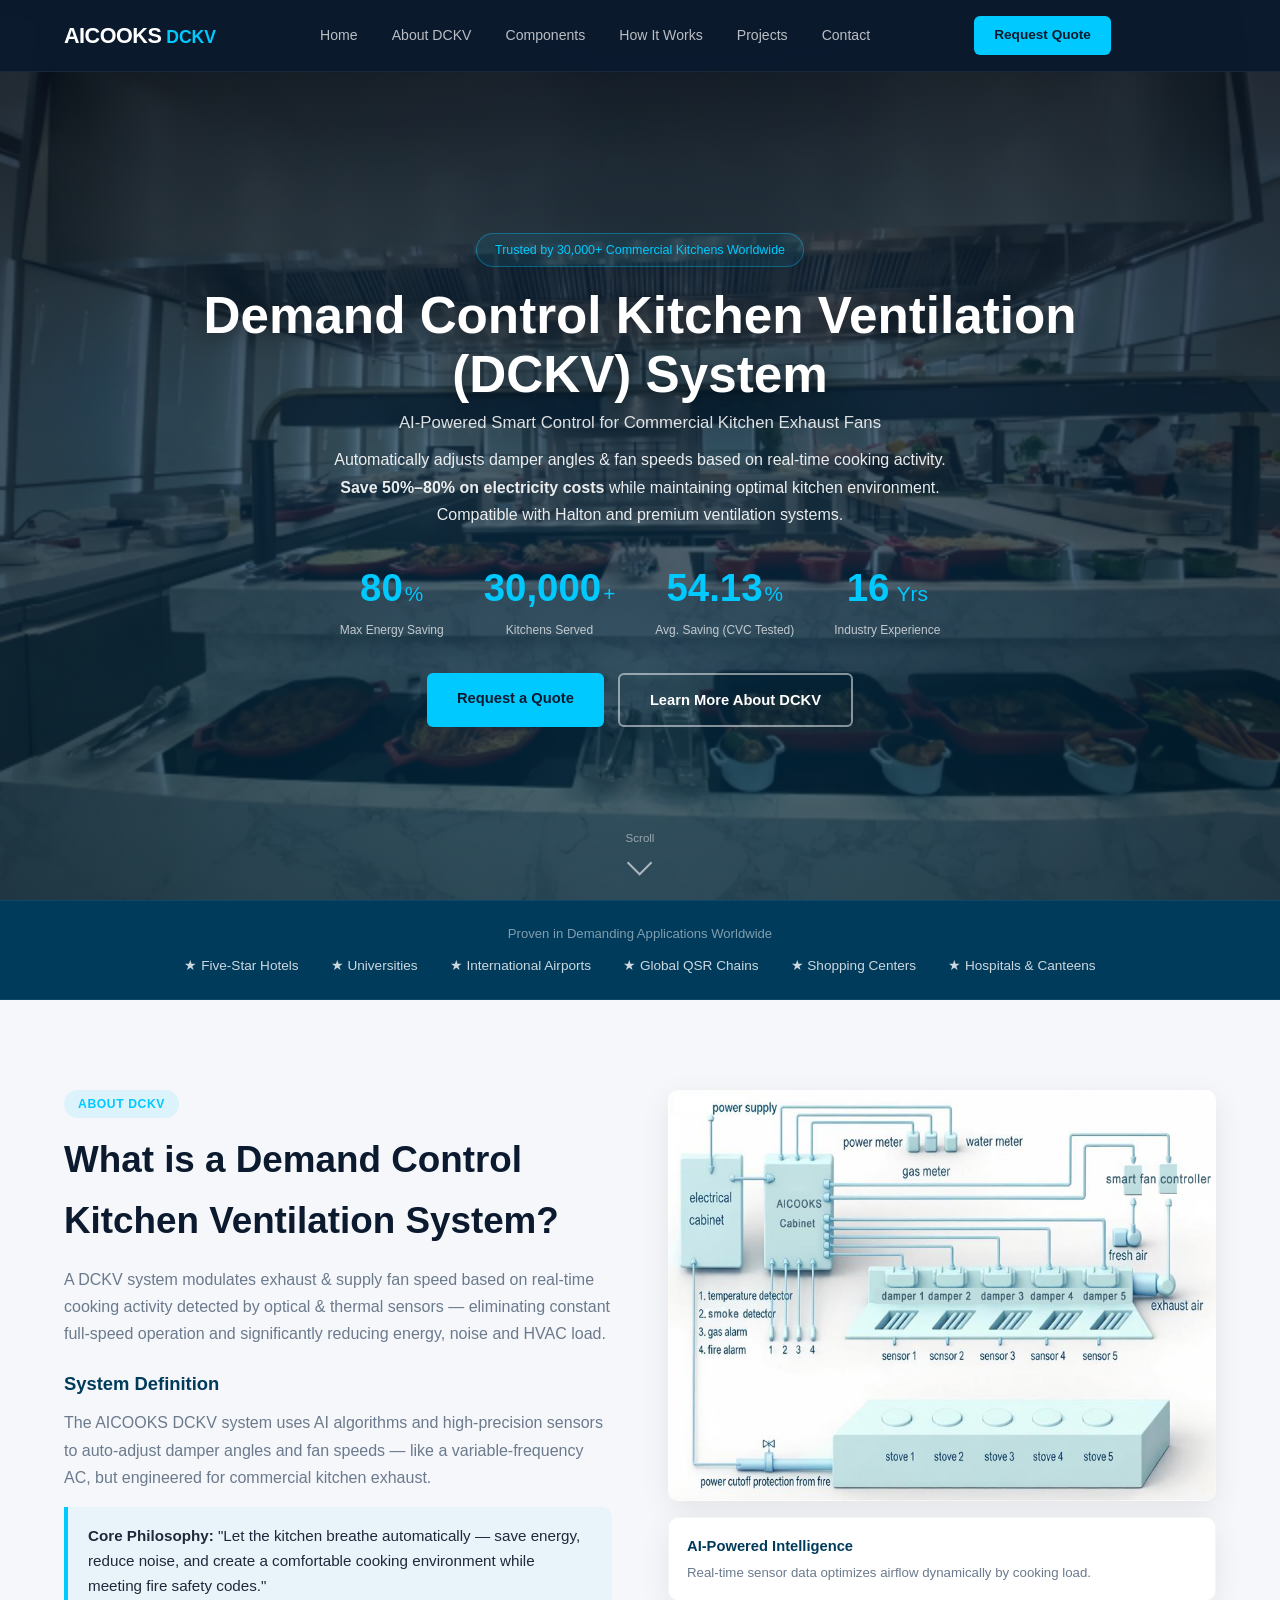
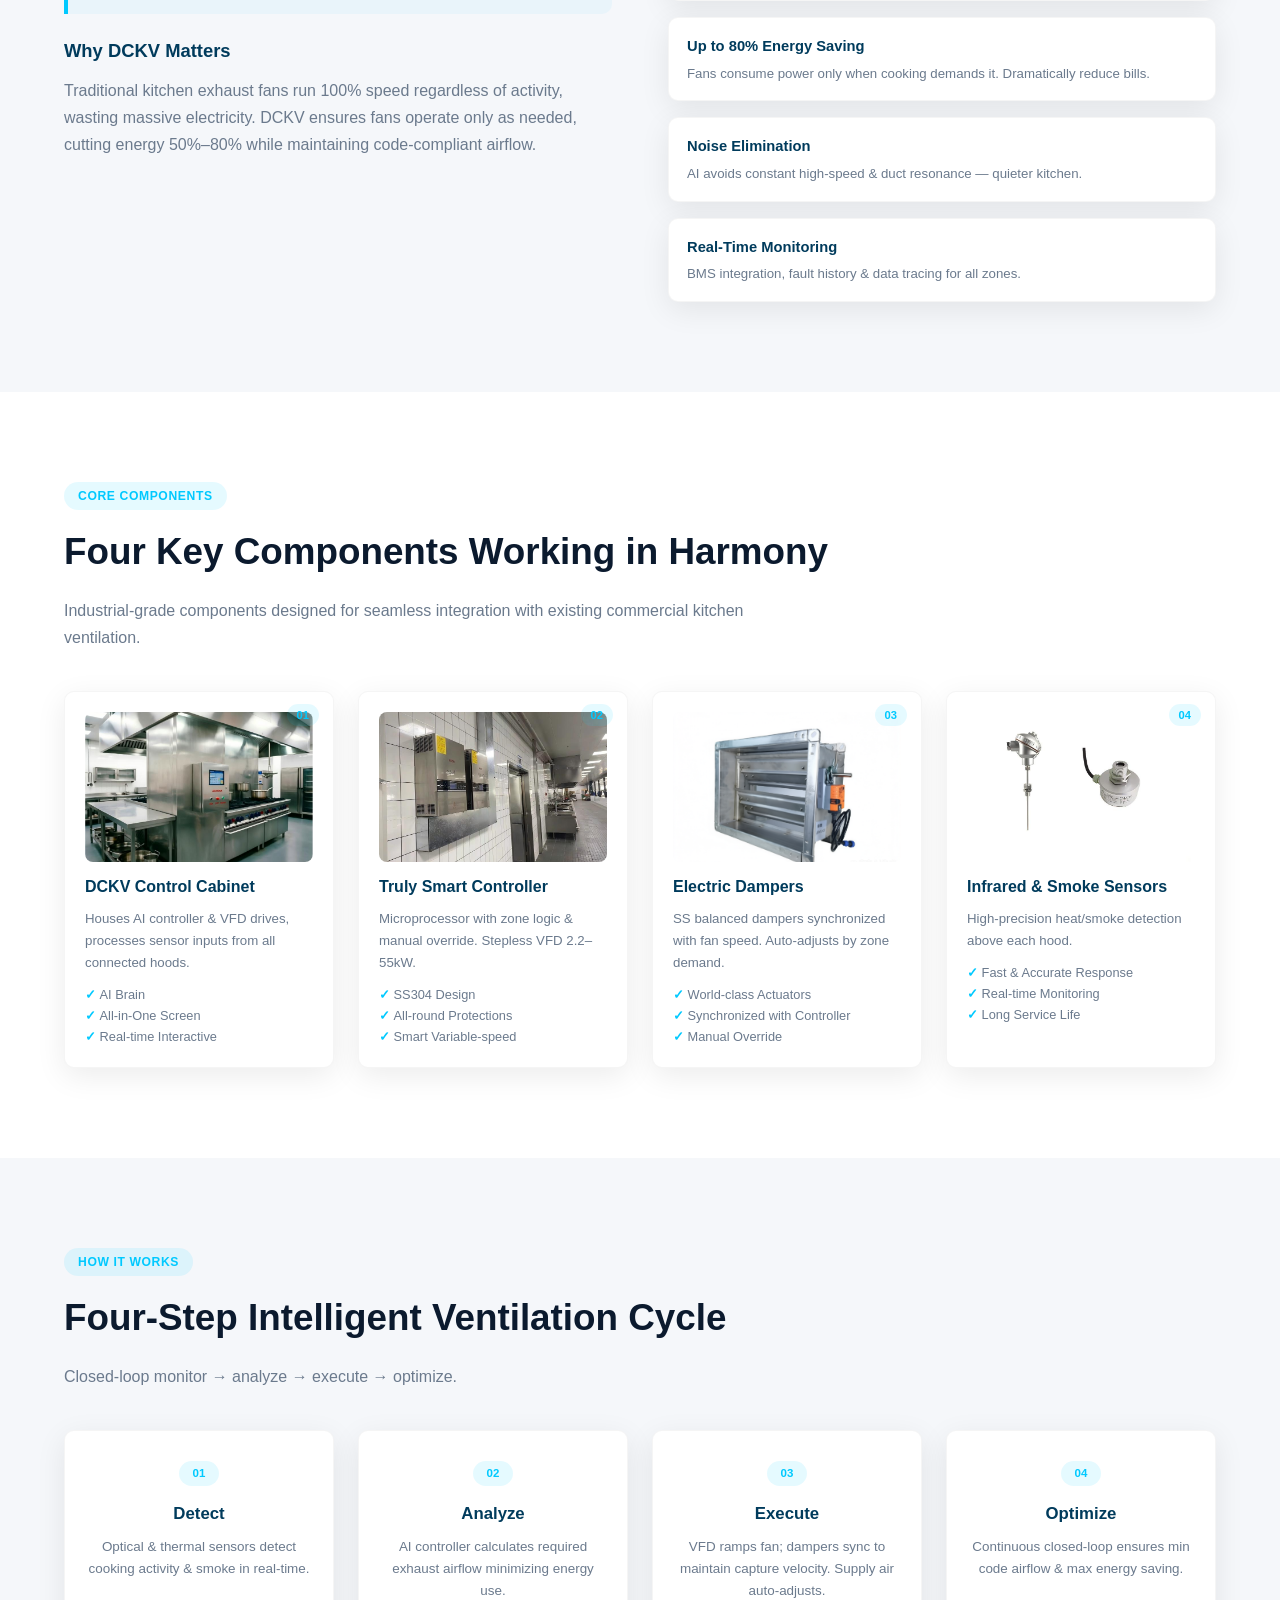
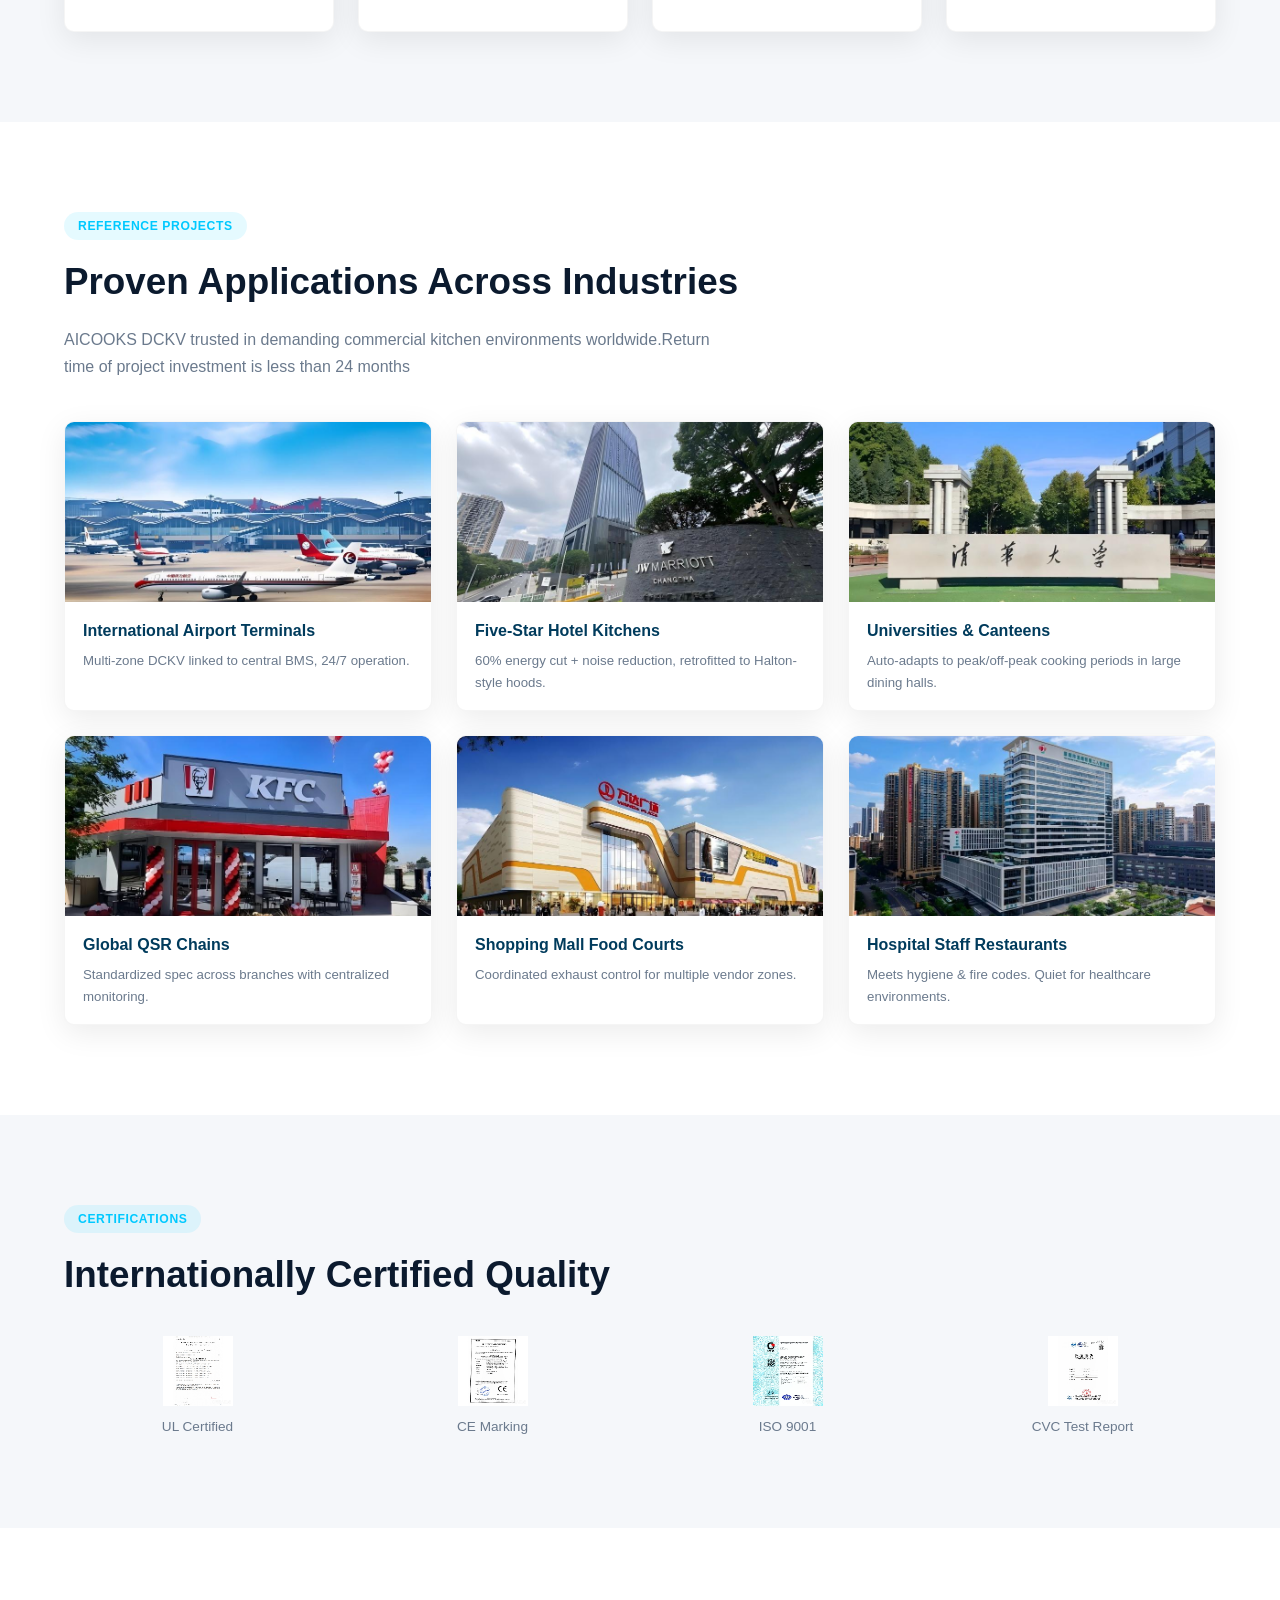
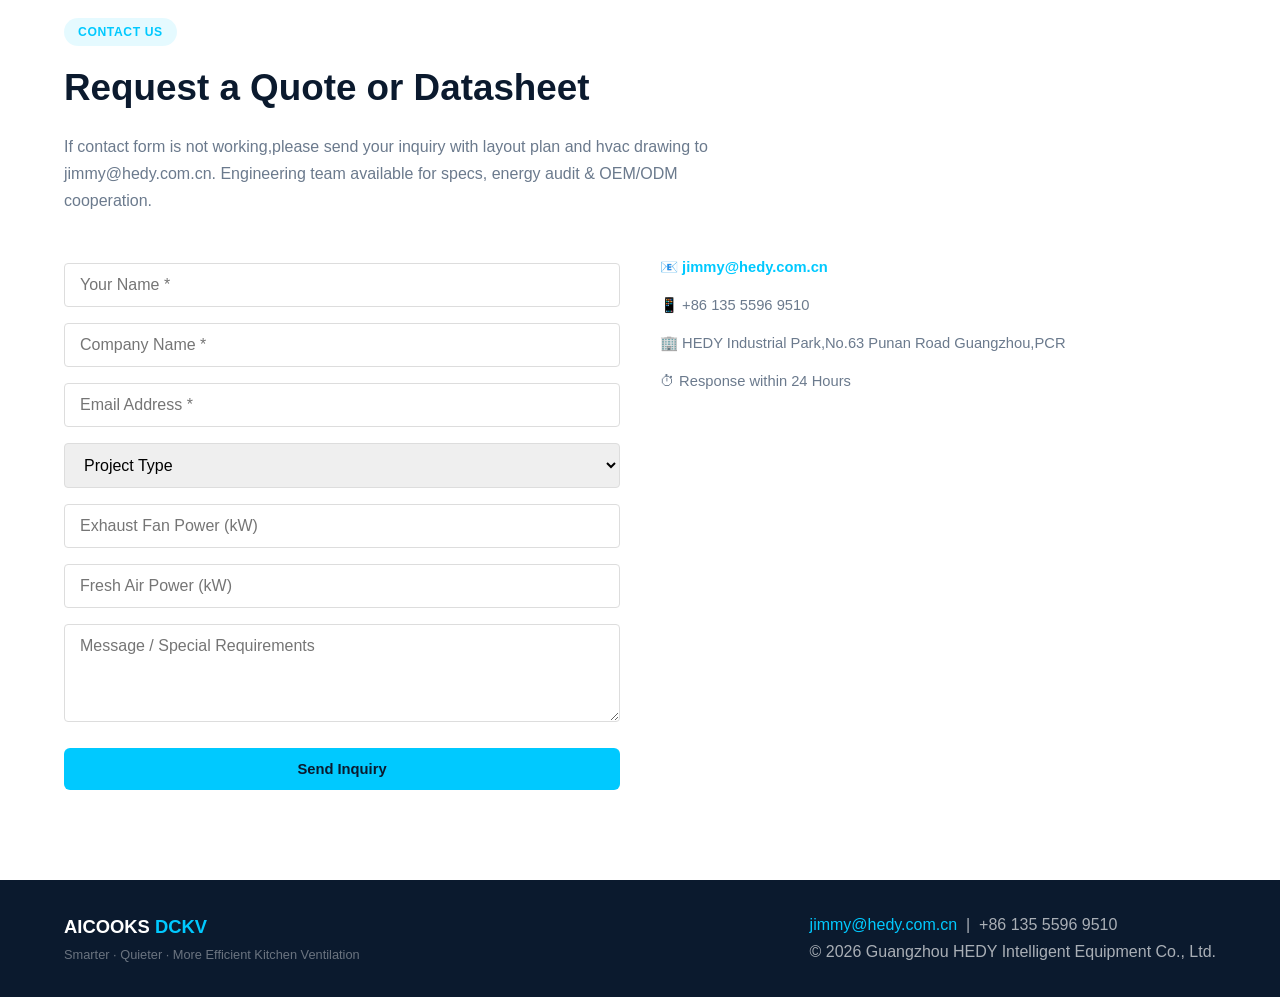
==== index.html @ 3d51d07b "Remove Google Translate banner handling script Removed script to hide Google Translate banner and re" ====
<!DOCTYPE html>
<html lang="en">
<head>
<meta charset="UTF-8">
<meta name="viewport" content="width=device-width, initial-scale=1.0">
<title>AICOOKS DCKV | Demand Control Kitchen Ventilation System – Up to 80% Energy Saving</title>
<meta name="description" content="AICOOKS DCKV – Demand Control Kitchen Ventilation System for commercial kitchens. Save 50–80% energy with AI-powered VFD control, sensors & dampers. Compatible with Halton systems. UL & CE Certified.">
<meta name="keywords" content="DCKV system, demand control kitchen ventilation, commercial kitchen exhaust VFD, Halton compatible DCKV, energy saving kitchen hood, kitchen exhaust controller China manufacturer">
<link rel="canonical" href="https://aicooks-dckv.com/">
<meta property="og:title" content="AICOOKS DCKV – Demand Control Kitchen Ventilation System">
<meta property="og:description" content="Smart DCKV & VFD panels for commercial kitchen exhaust. Save up to 80% energy. Compatible with Halton systems.Return of Investment less than 24 months">
<meta property="og:type" content="website">
<meta property="og:url" content="https://aicooks-dckv.com/">
<meta property="og:image" content="https://aicooks-dckv.com/images/hero-bg.png">
<link rel="stylesheet" href="styles.css">
</head>
<body>

<!-- Navbar -->
<nav class="navbar" id="navbar">
  <div class="container nav-inner">
    <a href="#home" class="logo">
      <span class="logo-brand">AICOOKS</span><span class="logo-dckv"> DCKV</span>
    </a>
    <ul class="nav-links" id="navLinks">
      <li><a href="#home" class="nav-link active">Home</a></li>
      <li><a href="#about" class="nav-link">About DCKV</a></li>
      <li><a href="#components" class="nav-link">Components</a></li>
      <li><a href="#how" class="nav-link">How It Works</a></li>
      <li><a href="#projects" class="nav-link">Projects</a></li>
      <li><a href="#contact" class="nav-link">Contact</a></li>
   </ul>
<a href="" class="btn-nav">Request Quote</a >
<div id="google_translate_element" style="display:inline-block; margin-left:15px;"></div>
    <button class="hamburger" id="hamburger" aria-label="Menu"><span></span><span></span><span></span></button>
  </div>
</nav>

<!-- Hero -->
<section class="hero has-bg" id="home">
  <div class="hero-overlay"></div>
  <div class="container hero-inner">
    <div class="hero-badge">Trusted by 30,000+ Commercial Kitchens Worldwide</div>
    <h1 class="hero-title">
    Demand Control Kitchen Ventilation (DCKV) System
    <span class="hero-sub">AI-Powered Smart Control for Commercial Kitchen Exhaust Fans</span>
</h1>
    <p class="hero-desc">
      Automatically adjusts damper angles & fan speeds based on real-time cooking activity.<br>
      <strong>Save 50%–80% on electricity costs</strong> while maintaining optimal kitchen environment.<br>
      Compatible with Halton and premium ventilation systems.
    </p>
    <div class="hero-stats">
      <div class="stat"><span class="stat-num" data-target="80">0</span><span class="stat-unit">%</span><span class="stat-label">Max Energy Saving</span></div>
      <div class="stat"><span class="stat-num" data-target="30000">0</span><span class="stat-unit">+</span><span class="stat-label">Kitchens Served</span></div>
      <div class="stat"><span class="stat-num" data-target="54.13">0</span><span class="stat-unit">%</span><span class="stat-label">Avg. Saving (CVC Tested)</span></div>
      <div class="stat"><span class="stat-num" data-target="16">0</span><span class="stat-unit"> Yrs</span><span class="stat-label">Industry Experience</span></div>
    </div>
    <div class="hero-btns">
      <a href="#contact" class="btn btn-primary">Request a Quote</a>
      <a href="#about" class="btn btn-outline">Learn More About DCKV</a>
    </div>
  </div>
  <div class="scroll-hint"><span>Scroll</span><div class="scroll-arrow"></div></div>
</section>

<!-- Trust Bar -->
<section class="trust-bar">
  <div class="container">
    <p class="trust-heading">Proven in Demanding Applications Worldwide</p>
    <div class="trust-row">
      <span>★ Five-Star Hotels</span>
      <span>★ Universities</span>
      <span>★ International Airports</span>
      <span>★ Global QSR Chains</span>
      <span>★ Shopping Centers</span>
      <span>★ Hospitals & Canteens</span>
    </div>
  </div>
</section>

<!-- About DCKV -->
<section class="section" id="about">
  <div class="container about-grid">
    <div class="about-text">
      <span class="tag">About DCKV</span>
      <h2 class="section-title">What is a Demand Control Kitchen Ventilation System?</h2>
      <p class="section-desc">
        A DCKV system modulates exhaust & supply fan speed based on real-time cooking activity detected by optical & thermal sensors — eliminating constant full-speed operation and significantly reducing energy, noise and HVAC load.
      </p>
      <h3>System Definition</h3>
      <p>The AICOOKS DCKV system uses AI algorithms and high-precision sensors to auto-adjust damper angles and fan speeds — like a variable-frequency AC, but engineered for commercial kitchen exhaust.</p>
      <div class="highlight-box">
        <strong>Core Philosophy:</strong> "Let the kitchen breathe automatically — save energy, reduce noise, and create a comfortable cooking environment while meeting fire safety codes."
      </div>
      <h3>Why DCKV Matters</h3>
      <p>Traditional kitchen exhaust fans run 100% speed regardless of activity, wasting massive electricity. DCKV ensures fans operate only as needed, cutting energy 50%–80% while maintaining code-compliant airflow.</p>
    </div>
    <div class="about-side">
      <img src="images/system diagram.jpg" alt="DCKV system diagram showing airflow and sensor placement" class="about-img">
      <div class="mini-card"><h4>AI-Powered Intelligence</h4><p>Real-time sensor data optimizes airflow dynamically by cooking load.</p></div>
      <div class="mini-card"><h4>Up to 80% Energy Saving</h4><p>Fans consume power only when cooking demands it. Dramatically reduce bills.</p></div>
      <div class="mini-card"><h4>Noise Elimination</h4><p>AI avoids constant high-speed & duct resonance — quieter kitchen.</p></div>
      <div class="mini-card"><h4>Real-Time Monitoring</h4><p>BMS integration, fault history & data tracing for all zones.</p></div>
    </div>
  </div>
</section>

<!-- Components (4 in a row) -->
<section class="section section-alt" id="components">
  <div class="container">
    <span class="tag">Core Components</span>
    <h2 class="section-title">Four Key Components Working in Harmony</h2>
    <p class="section-desc">Industrial-grade components designed for seamless integration with existing commercial kitchen ventilation.</p>
    <div class="comp-grid">
      <div class="comp-card fade">
        <span class="comp-no">01</span>
        <img src="images/aicooks cabinet.jpg" alt="DCKV Control Cabinet with VFD drives" class="comp-img">
        <h3>DCKV Control Cabinet</h3>
        <p>Houses AI controller & VFD drives, processes sensor inputs from all connected hoods.</p>
        <ul><li>AI Brain</li><li>All-in-One Screen</li><li>Real-time Interactive</li></ul>
      </div>
      <div class="comp-card fade">
        <span class="comp-no">02</span>
        <img src="images/controller.jpg" alt="Truly Smart Controller" class="comp-img">
        <h3>Truly Smart Controller</h3>
        <p>Microprocessor with zone logic & manual override. Stepless VFD 2.2–55kW.</p>
        <ul><li>SS304 Design</li><li>All-round Protections</li><li>Smart Variable-speed</li></ul>
      </div>
      <div class="comp-card fade">
        <span class="comp-no">03</span>
        <img src="images/damper.png" alt="Electric modulating damper" class="comp-img">
        <h3>Electric Dampers</h3>
        <p>SS balanced dampers synchronized with fan speed. Auto-adjusts by zone demand.</p>
        <ul><li>World-class Actuators</li><li>Synchronized with Controller</li><li>Manual Override</li></ul>
      </div>
      <div class="comp-card fade">
        <span class="comp-no">04</span>
        <img src="images/sensor.jpg" alt="Infrared & smoke sensors for DCKV" class="comp-img">
        <h3>Infrared & Smoke Sensors</h3>
        <p>High-precision heat/smoke detection above each hood.</p>
        <ul><li>Fast & Accurate Response</li><li>Real-time Monitoring</li><li>Long Service Life</li></ul>
      </div>
    </div>
  </div>
</section>

<!-- How It Works -->
<section class="section" id="how">
  <div class="container">
    <span class="tag">How It Works</span>
    <h2 class="section-title">Four-Step Intelligent Ventilation Cycle</h2>
    <p class="section-desc">Closed-loop monitor → analyze → execute → optimize.</p>
    <div class="step-grid">
      <div class="step-card fade"><div class="step-no">01</div><h3>Detect</h3><p>Optical & thermal sensors detect cooking activity & smoke in real-time.</p></div>
      <div class="step-card fade"><div class="step-no">02</div><h3>Analyze</h3><p>AI controller calculates required exhaust airflow minimizing energy use.</p></div>
      <div class="step-card fade"><div class="step-no">03</div><h3>Execute</h3><p>VFD ramps fan; dampers sync to maintain capture velocity. Supply air auto-adjusts.</p></div>
      <div class="step-card fade"><div class="step-no">04</div><h3>Optimize</h3><p>Continuous closed-loop ensures min code airflow & max energy saving.</p></div>
    </div>
  </div>
</section>

<!-- Projects (3×2 = 6) -->
<section class="section section-alt" id="projects">
  <div class="container">
    <span class="tag">Reference Projects</span>
    <h2 class="section-title">Proven Applications Across Industries</h2>
    <p class="section-desc">AICOOKS DCKV trusted in demanding commercial kitchen environments worldwide.Return time of project investment is less than 24 months</p>
    <div class="proj-grid">
      <div class="proj-card fade"><img src="images/case-airport.jpg" alt="Airport DCKV" class="proj-img"><div class="proj-body"><h3>International Airport Terminals</h3><p>Multi-zone DCKV linked to central BMS, 24/7 operation.</p></div></div>
      <div class="proj-card fade"><img src="images/case-hotel.jpg" alt="Hotel DCKV" class="proj-img"><div class="proj-body"><h3>Five-Star Hotel Kitchens</h3><p>60% energy cut + noise reduction, retrofitted to Halton-style hoods.</p></div></div>
      <div class="proj-card fade"><img src="images/case-university.jpg" alt="University DCKV" class="proj-img"><div class="proj-body"><h3>Universities & Canteens</h3><p>Auto-adapts to peak/off-peak cooking periods in large dining halls.</p></div></div>
      <div class="proj-card fade"><img src="images/case-qsr.jpg" alt="QSR DCKV" class="proj-img"><div class="proj-body"><h3>Global QSR Chains</h3><p>Standardized spec across branches with centralized monitoring.</p></div></div>
      <div class="proj-card fade"><img src="images/case-mall.jpg" alt="Mall Foodcourt DCKV" class="proj-img"><div class="proj-body"><h3>Shopping Mall Food Courts</h3><p>Coordinated exhaust control for multiple vendor zones.</p></div></div>
      <div class="proj-card fade"><img src="images/case-hospital.jpg" alt="Hospital DCKV" class="proj-img"><div class="proj-body"><h3>Hospital Staff Restaurants</h3><p>Meets hygiene & fire codes. Quiet for healthcare environments.</p></div></div>
    </div>
  </div>
</section>

<!-- Certifications -->
<section class="section">
  <div class="container">
    <span class="tag">Certifications</span>
    <h2 class="section-title">Internationally Certified Quality</h2>
    <div class="cert-grid">
      <div class="cert-item fade"><img src="images/certificate ul.png" alt="UL" class="cert-img"><p>UL Certified</p></div>
      <div class="cert-item fade"><img src="images/certificate ce.png" alt="CE" class="cert-img"><p>CE Marking</p></div>
      <div class="cert-item fade"><img src="images/certificate iso9001.png" alt="ISO 9001" class="cert-img"><p>ISO 9001</p></div>
      <div class="cert-item fade"><img src="images/certificate cvc.png" alt="CVC Test Report" class="cert-img"><p>CVC Test Report</p></div>
    </div>
  </div>
</section>

<!-- Contact -->
<section class="section section-alt" id="contact">
  <div class="container">
    <span class="tag">Contact Us</span>
    <h2 class="section-title">Request a Quote or Datasheet</h2>
    <p class="section-desc">If contact form is not working,please send your inquiry with layout plan and hvac drawing to jimmy@hedy.com.cn. Engineering team available for specs, energy audit & OEM/ODM cooperation.</p >

    <!-- 左右两栏布局：表单 + 联系信息，自动并排 -->
    <div class="contact-wrap" style="display: grid; grid-template-columns: 1fr 1fr; gap: 40px; align-items: start;">
      <!-- 左侧表单 -->
      <div>
        <form id="contactForm" action="https://api.web3forms.com/submit" method="POST">
          <input type="hidden" name="access_key" value="5befd1ff-9cb9-48b8-8c54-34ddc913381e">
          <input type="hidden" name="subject" value="New Inquiry from AICOOKS Website">
          <input type="hidden" name="botcheck" style="display: none;">

          <!-- 统一字体、尺寸，全部输入框样式完全统一 -->
          <input type="text" name="name" placeholder="Your Name *" required style="width:100%; padding:12px 15px; margin:8px 0; border:1px solid #ddd; border-radius:4px; box-sizing:border-box; font-family:inherit; font-size:16px;">
          <input type="text" name="company" placeholder="Company Name *" required style="width:100%; padding:12px 15px; margin:8px 0; border:1px solid #ddd; border-radius:4px; box-sizing:border-box; font-family:inherit; font-size:16px;">
          <input type="email" name="email" placeholder="Email Address *" required style="width:100%; padding:12px 15px; margin:8px 0; border:1px solid #ddd; border-radius:4px; box-sizing:border-box; font-family:inherit; font-size:16px;">
          
          <select name="projectType" required style="width:100%; padding:12px 15px; margin:8px 0; border:1px solid #ddd; border-radius:4px; box-sizing:border-box; font-family:inherit; font-size:16px;">
            <option value="">Project Type</option>
            <option>New Build</option>
            <option>Retrofit</option>
            <option>Distributor</option>
            <option>OEM/ODM</option>
          </select>

          <input type="text" name="exhaustPower" placeholder="Exhaust Fan Power (kW)" style="width:100%; padding:12px 15px; margin:8px 0; border:1px solid #ddd; border-radius:4px; box-sizing:border-box; font-family:inherit; font-size:16px;">
          <input type="text" name="freshPower" placeholder="Fresh Air Power (kW)" style="width:100%; padding:12px 15px; margin:8px 0; border:1px solid #ddd; border-radius:4px; box-sizing:border-box; font-family:inherit; font-size:16px;">
          
          <!-- 文本域继承全局字体，和其他输入框完全一致 -->
          <textarea name="message" placeholder="Message / Special Requirements" rows="4" style="width:100%; padding:12px 15px; margin:8px 0; border:1px solid #ddd; border-radius:4px; box-sizing:border-box; font-family:inherit; font-size:16px;"></textarea>

          <button class="btn btn-primary" type="submit" style="width:100%; padding:13px; margin-top:10px;">Send Inquiry</button>
        </form>

        <script>
          const form = document.getElementById("contactForm");
          form.addEventListener("submit", async function (e) {
            e.preventDefault();
            const formData = new FormData(form);
            const res = await fetch(form.action, {
              method: form.method,
              body: formData
            });
            const result = await res.json();
            if (result.success) {
              alert("Message sent successfully!");
              form.reset();
            } else {
              alert("Failed to send, please try again later");
            }
          });
        </script>
      </div>

      <!-- 右侧联系信息（和表单并排） -->
      <div class="contact-info">
        <p>📧 <a href=" ">jimmy@hedy.com.cn</a ></p >
        <p>📱 +86 135 5596 9510</p >
        <p>🏢 HEDY Industrial Park,No.63 Punan Road Guangzhou,PCR</p >
        <p>⏱ Response within 24 Hours</p >
      </div>
    </div>
  </div>
</section>

<!-- Footer -->
<footer>
  <div class="container footer-inner">
    <div>
      <p class="footer-brand"><strong>AICOOKS <span style="color:#00C9FF">DCKV</span></strong></p>
      <p class="footer-sub">Smarter · Quieter · More Efficient Kitchen Ventilation</p>
    </div>
    <div>
      <p><a href="mailto:jimmy@hedy.com.cn">jimmy@hedy.com.cn</a> &nbsp;|&nbsp; +86 135 5596 9510</p>
      <p>&copy; 2026 Guangzhou HEDY Intelligent Equipment Co., Ltd.</p>
    </div>
  </div>
</footer>
<script type="text/javascript">
/* Counter Animation */
const obs=new IntersectionObserver(entries=>{
entries.forEach(e=>{
  if(e.isIntersecting){
    document.querySelectorAll('.stat-num[data-target]').forEach(el=>{
      const t=+el.dataset.target,n=Math.ceil(t/60);
      let c=0;
      const i=setInterval(()=>{c+=n;if(c>t){el.textContent=t.toLocaleString();clearInterval(i)}else el.textContent=c;},22);
    });
    obs.unobserve(e.target)
  }
})
},{threshold:.4});
obs.observe(document.querySelector('.hero'));

/* Hamburger */
document.getElementById('hamburger').onclick=()=>document.getElementById('navLinks').classList.toggle('open');

/* Active nav on scroll */
const secs=document.querySelectorAll('section[id].nav');
window.addEventListener('scroll',()=>{
  let cur='';
  secs.forEach(s=>{if(window.scrollY>=s.offsetTop-120)cur=s.id;});
  document.querySelectorAll('.nav-link').forEach(a=>a.classList.toggle('active',a.getAttribute('href')=='#'+cur));
});

/* Fade-in 图片淡入逻辑 */
const fObs=new IntersectionObserver(entries=>entries.forEach(e=>{if(e.isIntersecting)e.target.classList.add('visible')}),{threshold:.12});
document.querySelectorAll('.fade').forEach(el=>fObs.observe(el));
</script>
  
<!-- 谷歌翻译页面全部渲染完成之后 -->
<!-- 你原本的翻译初始化脚本，不动 -->
<script type="text/javascript">
function googleTranslateElementInit() {
  try {
    new google.translate.TranslateElement({
      pageLanguage: 'en',
      includedLanguages: 'zh-CN,ar,en,es,fr,de,ru,pt,it,id,th,vi,ms,tl,lo,km,my',
      layout: google.translate.TranslateElement.InlineLayout.SIMPLE,
      autoDisplay: true,
      showBanner: false // 记得加上这个参数，源头关闭横幅
    }, 'google_translate_element');
  } catch (err)
    setTimeout(googleTranslateElementInit, 800);
  }
}
</script>
<script src="https://translate.google.com/translate_a/element.js?cb=googleTranslateElementInit"></script>
---- styles.css ----
/* ===== Vars ===== */
:root{
  --blue:#003B5C;--accent:#00C9FF;--dark:#0B1A2E;--light:#F5F7FA;
  --gray:#6B7A8D;--white:#fff;--radius:10px;--shadow:0 8px 30px rgba(0,0,0,.08);
  --trans:.3s ease;
}
*{margin:0;padding:0;box-sizing:border-box}
html{scroll-behavior:smooth;scroll-padding-top:72px}
body{font-family:'Segoe UI',Roboto,'Helvetica Neue',Arial,sans-serif;color:#1E293B;background:var(--light);line-height:1.65}
img{max-width:100%;display:block}
a{color:var(--accent);text-decoration:none;transition:var(--trans)}
.container{max-width:1200px;margin:auto;padding:0 24px}

/* === Navbar === */
.navbar{position:fixed;top:0;left:0;width:100%;background:rgba(11,26,46,.95);backdrop-filter:blur(10px);z-index:999;height:72px;border-bottom:1px solid rgba(255,255,255,.06)}
.nav-inner{display:flex;align-items:center;justify-content:space-between;height:100%}
.logo-brand{color:var(--white);font-weight:800;font-size:1.35rem;letter-spacing:-.5px}
.logo-dckv{color:var(--accent);font-weight:600;font-size:1.1rem}
.nav-links{display:flex;gap:6px;list-style:none}
.nav-link{padding:8px 14px;color:rgba(255,255,255,.72);font-size:.88rem;border-radius:6px;transition:var(--trans)}
.nav-link:hover,.nav-link.active{color:var(--white);background:rgba(0,201,255,.12)}
.btn-nav{background:var(--accent);color:var(--dark);padding:8px 20px;border-radius:6px;font-weight:600;font-size:.85rem;transition:var(--trans)}
.btn-nav:hover{background:#00b4e6;transform:translateY(-1px)}
.hamburger{display:none;flex-direction:column;gap:5px;background:none;border:none;cursor:pointer}
.hamburger span{width:22px;height:2px;background:var(--white);border-radius:2px}

/* === Hero === */
.hero{min-height:100vh;display:flex;align-items:center;justify-content:center;text-align:center;color:var(--white);position:relative;overflow:hidden}
.hero.has-bg{background:linear-gradient(rgba(11,26,46,.78),rgba(0,59,92,.65)),url('images/hero-bg.png') center/cover no-repeat}
.hero-overlay{position:absolute;inset:0;background:radial-gradient(ellipse at center,transparent 30%,rgba(0,0,0,.35))}
.hero-inner{position:relative;z-index:2;padding:140px 24px 80px;max-width:960px}
.hero-badge{display:inline-block;padding:6px 18px;border:1px solid rgba(0,201,255,.35);border-radius:50px;font-size:.78rem;color:var(--accent);margin-bottom:20px;background:rgba(0,201,255,.08)}
.hero-title{font-size:clamp(2rem,5vw,3.2rem);font-weight:800;line-height:1.15;margin-bottom:14px;text-shadow:0 2px 20px rgba(0,0,0,.5)}
.hero-sub{display:block;font-size:1.05rem;font-weight:400;opacity:.85;margin-top:8px} 
.hero-desc{font-size:1rem;opacity:.9;max-width:700px;margin:0 auto 28px;line-height:1.7}
.hero-stats{display:flex;justify-content:center;gap:40px;flex-wrap:wrap;margin-bottom:32px}
.stat{text-align:center}
.stat-num{font-size:2.4rem;font-weight:800;color:var(--accent)}
.stat-unit{font-size:1.3rem;color:var(--accent);margin-left:2px}
.stat-label{display:block;font-size:.75rem;opacity:.7;margin-top:2px}
.hero-btns{display:flex;justify-content:center;gap:14px;flex-wrap:wrap}
.btn{padding:13px 30px;border-radius:6px;font-weight:600;font-size:.92rem;cursor:pointer;border:none;transition:var(--trans);display:inline-block}
.btn-primary{background:var(--accent);color:var(--dark)}
.btn-primary:hover{background:#00b4e6;transform:translateY(-2px);box-shadow:0 6px 24px rgba(0,201,255,.35)}
.btn-outline{background:transparent;color:var(--white);border:2px solid rgba(255,255,255,.5)}
.btn-outline:hover{background:rgba(255,255,255,.08);border-color:var(--white)}
.scroll-hint{position:absolute;bottom:28px;left:50%;transform:translateX(-50%);color:rgba(255,255,255,.5);font-size:.72rem;z-index:2}
.scroll-arrow{width:18px;height:18px;margin:6px auto 0;border-right:2px solid rgba(255,255,255,.6);border-bottom:2px solid rgba(255,255,255,.6);transform:rotate(45deg);animation:bounce 2s infinite}
@keyframes bounce{0%,100%{transform:rotate(45deg) translate(0,0);opacity:.5}50%{transform:rotate(45deg) translate(4px,4px);opacity:1}}

/* === Trust Bar === */
.trust-bar{background:var(--blue);padding:22px 0;border-top:1px solid rgba(255,255,255,.06);border-bottom:1px solid rgba(255,255,255,.06)}
.trust-heading{color:rgba(255,255,255,.5);font-size:.82rem;text-align:center;margin-bottom:10px}
.trust-row{display:flex;justify-content:center;gap:32px;flex-wrap:wrap;color:rgba(255,255,255,.8);font-size:.85rem;font-weight:500}

/* === Sections === */
.section{padding:90px 0}
.section-alt{background:var(--white)}
.tag{display:inline-block;padding:4px 14px;background:rgba(0,201,255,.1);color:var(--accent);font-size:.76rem;font-weight:700;border-radius:50px;margin-bottom:12px;text-transform:uppercase;letter-spacing:.6px}
.section-title{font-size:clamp(1.6rem,3vw,2.3rem);font-weight:800;color:var(--dark);margin-bottom:14px}
.section-desc{max-width:680px;color:var(--gray);font-size:1rem;margin-bottom:40px;line-height:1.7}

/* === About === */
.about-grid{display:grid;grid-template-columns:1fr 1fr;gap:56px;align-items:start}
.about-text h3{font-size:1.15rem;font-weight:700;color:var(--blue);margin:22px 0 10px}
.about-text p{color:var(--gray);margin-bottom:14px;line-height:1.7}
.highlight-box{border-left:4px solid var(--accent);background:rgba(0,201,255,.05);padding:16px 20px;border-radius:0 var(--radius) var(--radius) 0;margin:16px 0;font-size:.95rem}
.about-side{display:grid;gap:16px}
.about-img{border-radius:var(--radius);box-shadow:var(--shadow)}
.mini-card{background:var(--white);padding:16px 18px;border-radius:var(--radius);box-shadow:var(--shadow);border:1px solid rgba(0,0,0,.04)}
.mini-card h4{font-size:.92rem;font-weight:700;color:var(--blue);margin-bottom:4px}
.mini-card p{font-size:.83rem;color:var(--gray)}

/* === Components (4 in row) === */
.comp-grid{display:grid;grid-template-columns:repeat(4,1fr);gap:24px}
.comp-card{background:var(--white);border-radius:var(--radius);padding:20px;box-shadow:var(--shadow);position:relative;overflow:hidden;transition:var(--trans);border:1px solid rgba(0,0,0,.04)}
.comp-card:hover{transform:translateY(-6px);box-shadow:0 16px 40px rgba(0,201,255,.12)}
.comp-no{position:absolute;top:12px;right:14px;font-size:.7rem;font-weight:700;color:var(--accent);background:rgba(0,201,255,.1);padding:2px 10px;border-radius:50px}
.comp-img{width:100%;height:150px;object-fit:cover;border-radius:8px;margin-bottom:12px}
.comp-card h3{font-size:1rem;font-weight:700;color:var(--blue);margin-bottom:8px}
.comp-card p{font-size:.83rem;color:var(--gray);margin-bottom:10px}
.comp-card ul{list-style:none;font-size:.8rem;color:var(--gray)}
.comp-card ul li::before{content:"✓ ";color:var(--accent);font-weight:700}

/* === Steps (4 in row) === */
.step-grid{display:grid;grid-template-columns:repeat(4,1fr);gap:24px}
.step-card{background:var(--white);padding:28px 20px;border-radius:var(--radius);box-shadow:var(--shadow);text-align:center;transition:var(--trans);border:1px solid rgba(0,0,0,.04)}
.step-card:hover{transform:translateY(-5px);box-shadow:0 12px 36px rgba(0,201,255,.1)}
.step-no{display:inline-block;font-size:.72rem;font-weight:700;color:var(--accent);background:rgba(0,201,255,.1);padding:3px 14px;border-radius:50px;margin-bottom:14px}
.step-card h3{font-size:1.05rem;font-weight:700;color:var(--blue);margin-bottom:8px}
.step-card p{font-size:.84rem;color:var(--gray)}

/* === Projects (3×2) === */
.proj-grid{display:grid;grid-template-columns:repeat(3,1fr);gap:24px}
.proj-card{background:var(--white);border-radius:var(--radius);overflow:hidden;box-shadow:var(--shadow);transition:var(--trans);border:1px solid rgba(0,0,0,.04)}
.proj-card:hover{transform:translateY(-6px);box-shadow:0 14px 40px rgba(0,201,255,.1)}
.proj-img{width:100%;height:180px;object-fit:cover}
.proj-body{padding:16px 18px}
.proj-body h3{font-size:1rem;font-weight:700;color:var(--blue);margin-bottom:6px}
.proj-body p{font-size:.83rem;color:var(--gray)}

/* === Certifications === */
.cert-grid{display:grid;grid-template-columns:repeat(4,1fr);gap:28px;margin-top:30px}
.cert-item{text-align:center}
.cert-img{height:70px;object-fit:contain;margin:0 auto 10px}
.cert-item p{font-size:.85rem;color:var(--gray);font-weight:500}

/* === Contact === */
.contact-wrap{display:grid;grid-template-columns:1.3fr .7fr;gap:40px;margin-top:30px}
.contact-form{background:var(--white);padding:32px;border-radius:var(--radius);box-shadow:var(--shadow);display:grid;gap:14px}
.contact-form input,.contact-form select,.contact-form textarea{width:100%;padding:12px 16px;border:1px solid #DDE3EB;border-radius:8px;font-size:.9rem;font-family:inherit;transition:var(--trans)}
.contact-form input:focus,.contact-form textarea:focus,.contact-form select:focus{outline:none;border-color:var(--accent);box-shadow:0 0 0 3px rgba(0,201,255,.12)}
.contact-form textarea{resize:vertical;min-height:100px}
.contact-info{color:var(--gray);font-size:.92rem;display:flex;flex-direction:column;gap:14px}
.contact-info a{color:var(--accent);font-weight:600}
.form-msg{font-size:.85rem;color:#10b981}

/* === Footer === */
footer{background:var(--dark);color:rgba(255,255,255,.65);padding:32px 0}
.footer-inner{display:flex;justify-content:space-between;align-items:center;flex-wrap:wrap;gap:12px}
.footer-brand{font-size:1.15rem;color:var(--white)}
.footer-sub{font-size:.8rem;opacity:.6;margin-top:2px}

/* === Fade-in === */
.fade{opacity:0;transform:translateY(24px);transition:opacity .6s ease,transform .6s ease}
.fade.visible{opacity:1;transform:translateY(0)}

/* === Responsive === */
@media(max-width:1024px){
  .comp-grid{grid-template-columns:repeat(2,1fr)}
  .step-grid{grid-template-columns:repeat(2,1fr)}
  .proj-grid{grid-template-columns:repeat(2,1fr)}
  .about-grid{grid-template-columns:1fr}
}
@media(max-width:768px){
  .nav-links{position:fixed;top:72px;left:0;width:100%;background:rgba(11,26,46,.97);flex-direction:column;padding:20px 24px;display:none;gap:8px}
  .nav-links.open{display:flex}
  .hamburger{display:flex}
  .btn-nav{display:none}
  .comp-grid,.step-grid{grid-template-columns:1fr}
  .proj-grid{grid-template-columns:1fr}
  .cert-grid{grid-template-columns:repeat(2,1fr)}
  .contact-wrap{grid-template-columns:1fr}
  .hero-stats{gap:20px}
  .section{padding:60px 0}
}
/* 外层容器与Request Quote按钮垂直居中 */
#google_translate_element {
  display: inline-flex !important;
  align-items: center !important;
  vertical-align: middle !important;
  line-height: 1;
}

/* 清除所有白色边框、背景、阴影 */
.goog-te-gadget-simple {
  background: transparent !important;
  border: 0 !important;
  padding: 0 !important;
  margin: 0 !important;
  box-shadow: none !important;
}

/* 内部横向布局，图标+三角同行居中，缝隙极小 */
.goog-te-gadget-simple .goog-te-menu-value {
  display: inline-flex !important;
  flex-direction: row !important;
  align-items: center !important;
  gap: 2px !important;
  padding: 0 !important;
}

/* Google图标垂直对齐，消除上浮 */
.goog-te-gadget-simple img {
  margin: 0 !important;
  vertical-align: middle !important;
}

/* 下拉三角微调垂直位置，和图标中线对齐 */
.goog-te-gadget-simple .goog-te-menu-value span:nth-child(2) {
  position: static !important;
  transform: translateY(1px) !important;
  margin: 0 !important;
}

/* 隐藏多余“选择语言”文字 */
.goog-te-gadget-simple span:nth-child(3) {
  display: none !important;
}

/* 清除所有内层残留白底 */
.goog-te-gadget-simple span {
  background: transparent !important;
}

/* 下拉弹窗层级置顶，不遮挡页面 */
.goog-te-menu-frame {
  z-index: 99999 !important;
}
200 /* 谷歌翻译手机端适配修复 */
201 .goog-logo-link {display: none !important;}
202 .goog-te-gadget .goog-te-combo {padding: 6px 8px;min-width: 140px;}
203 body {top: 0 !important;}
204 /* 终极屏蔽谷歌顶部翻译横幅，覆盖JS内联样式 */
205 iframe.goog-te-banner-frame[style] {
206   display: none !important;
207   visibility: hidden !important;
208   height: 0 !important;
209   overflow: hidden !important;
210 }
211 body[style] {
212   top: 0px !important;
213   padding-top: 0 !important;
214   margin-top: 0 !important;
215 }
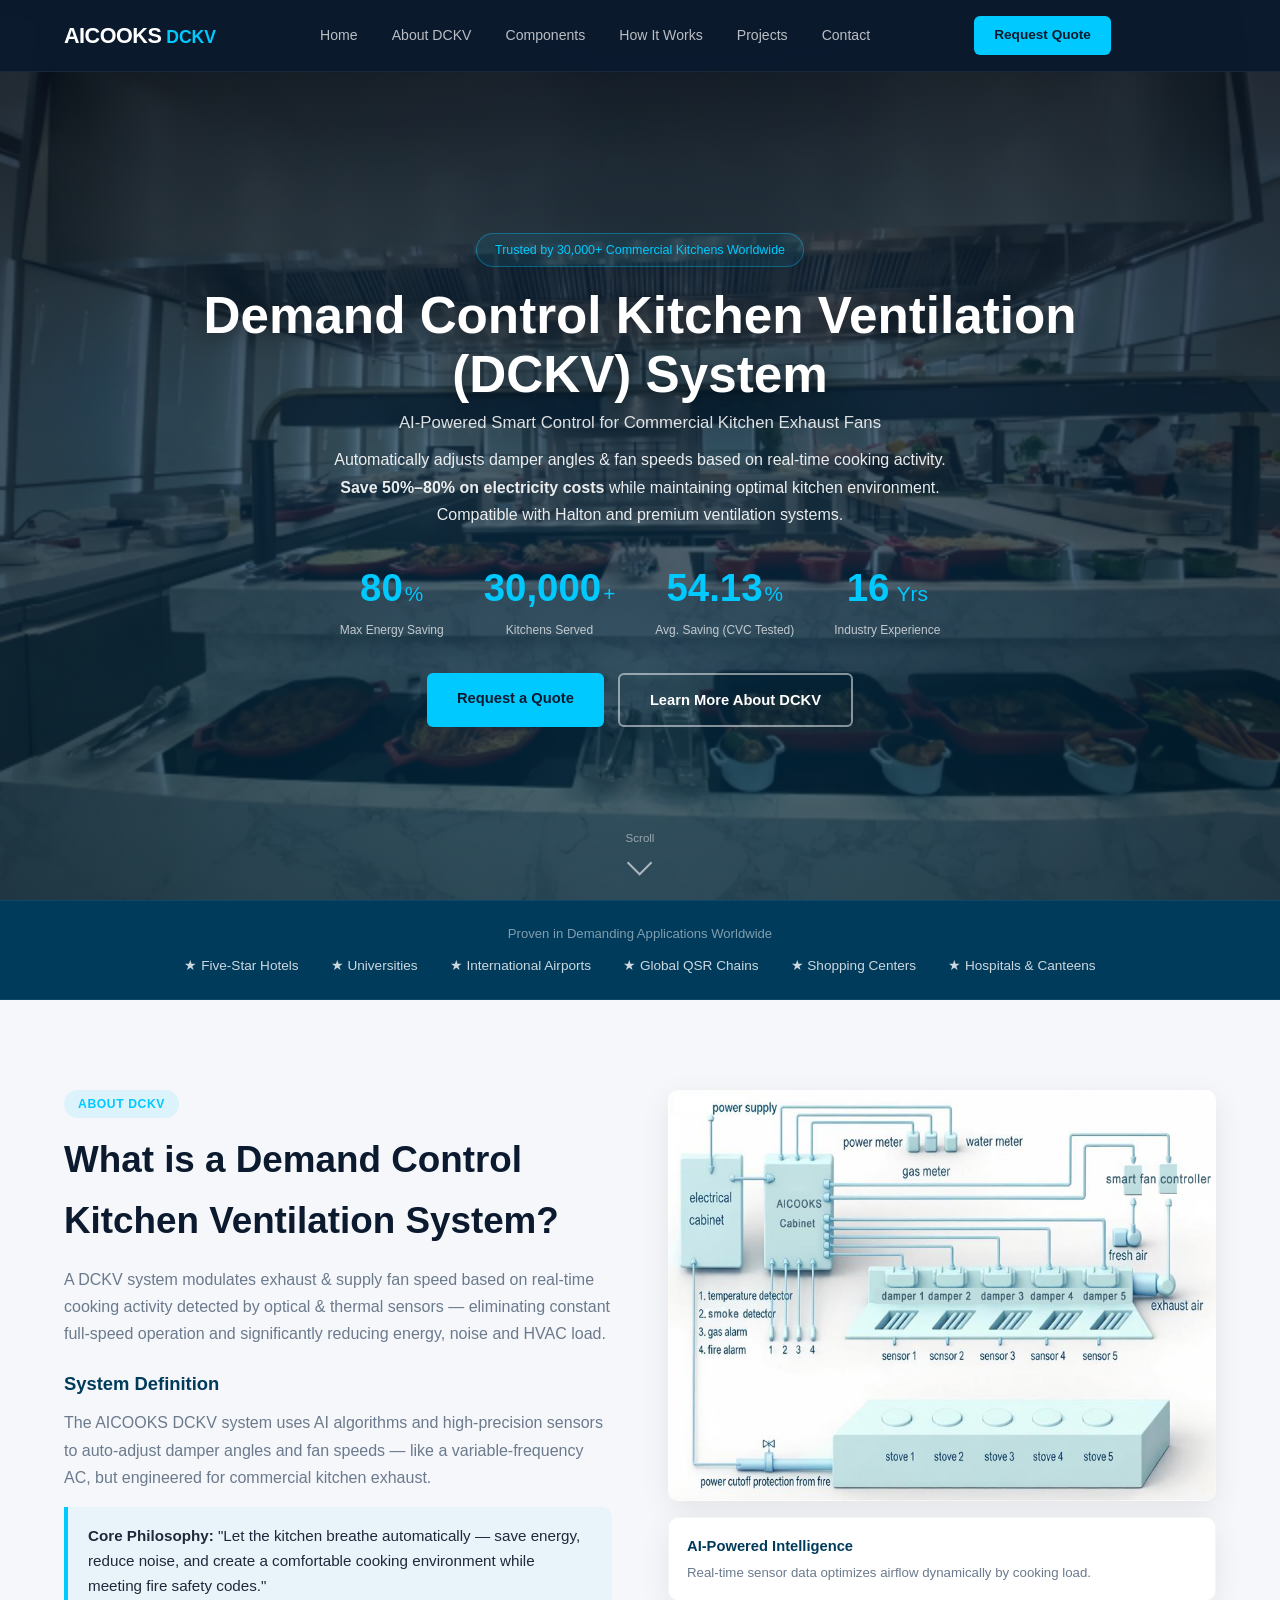
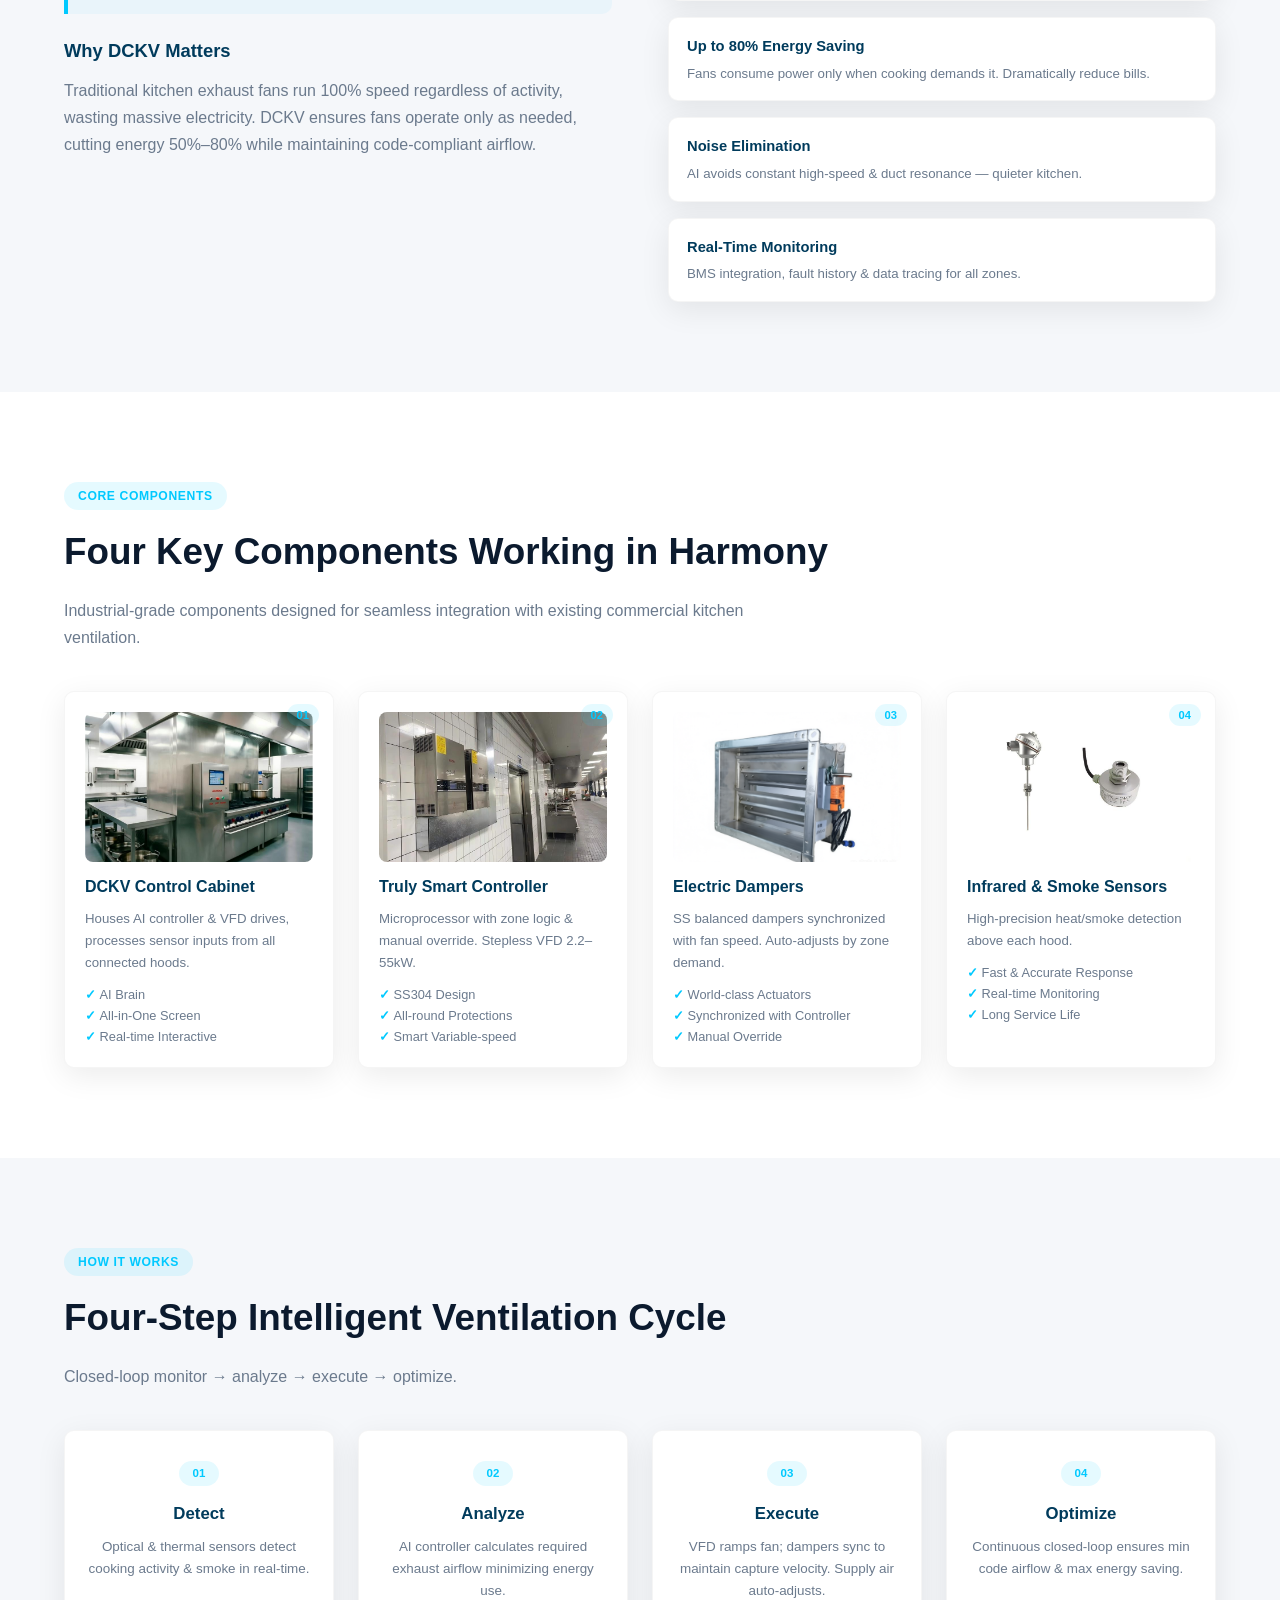
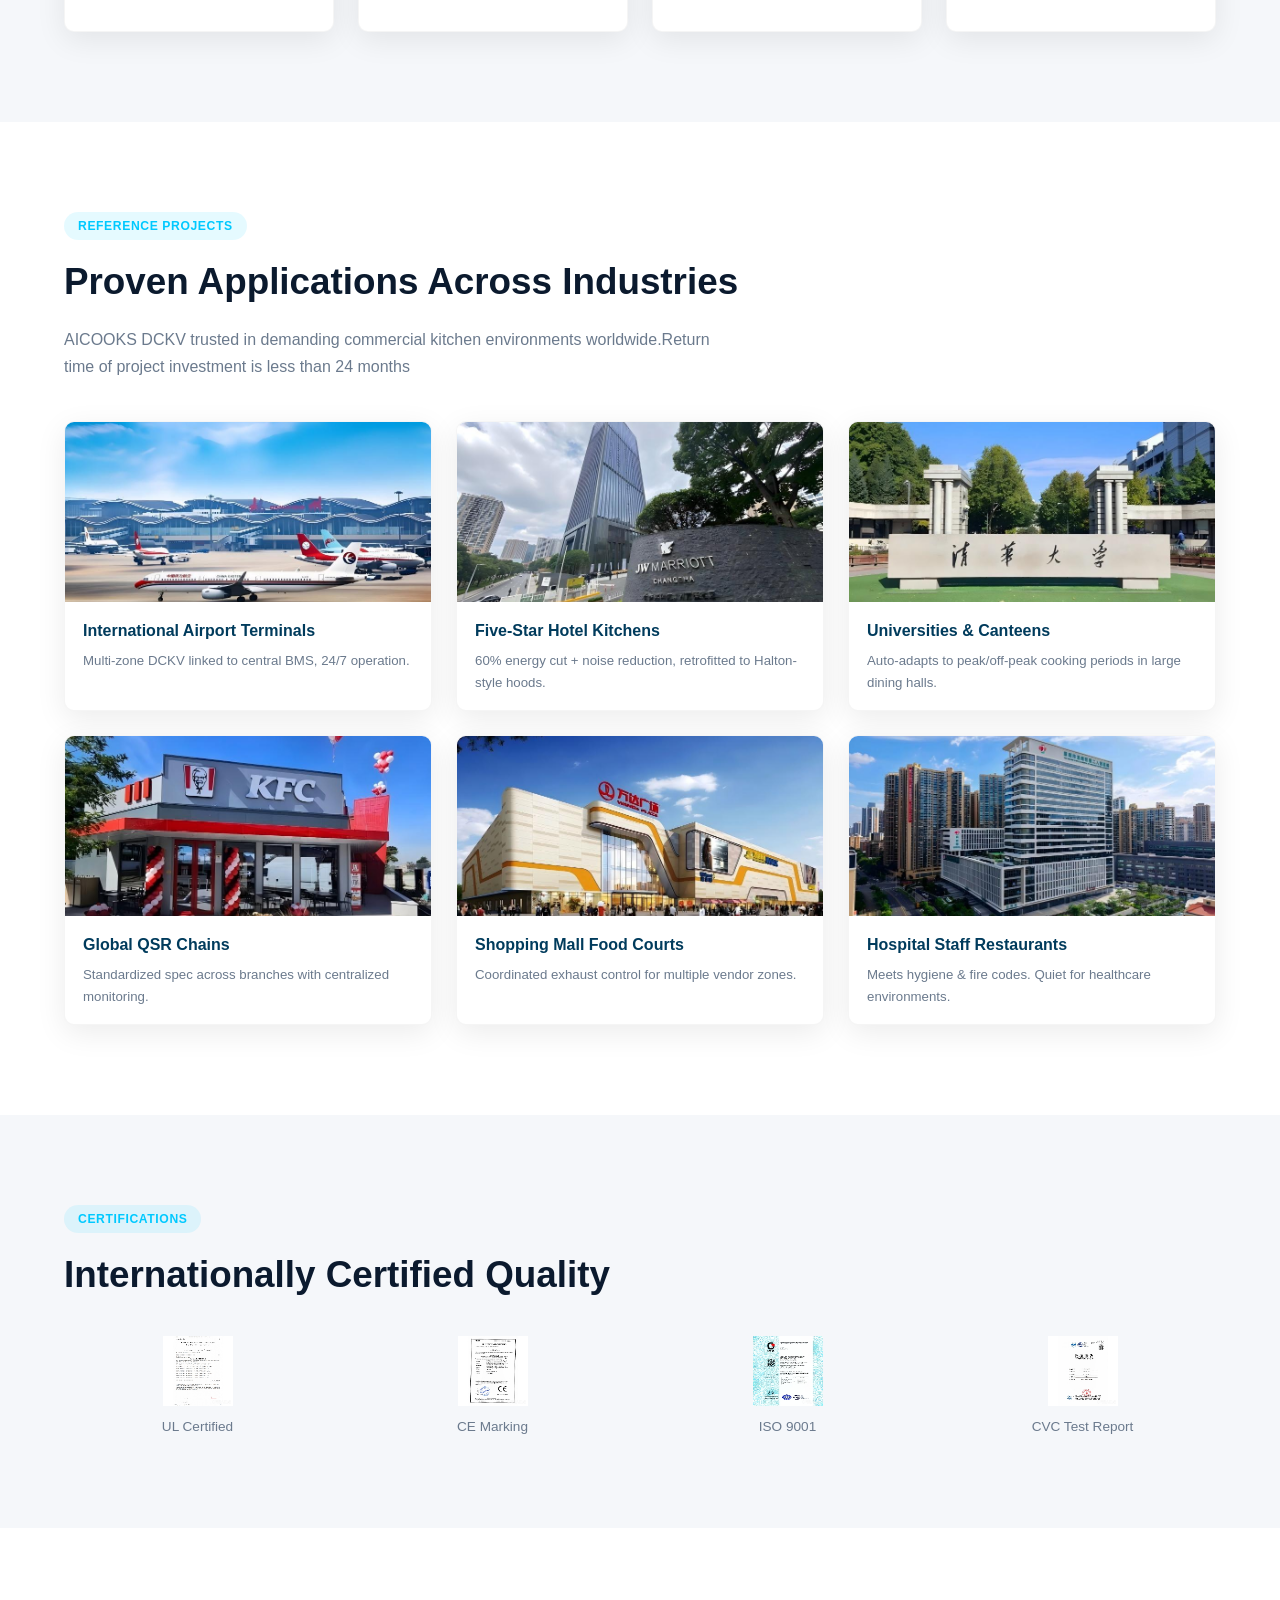
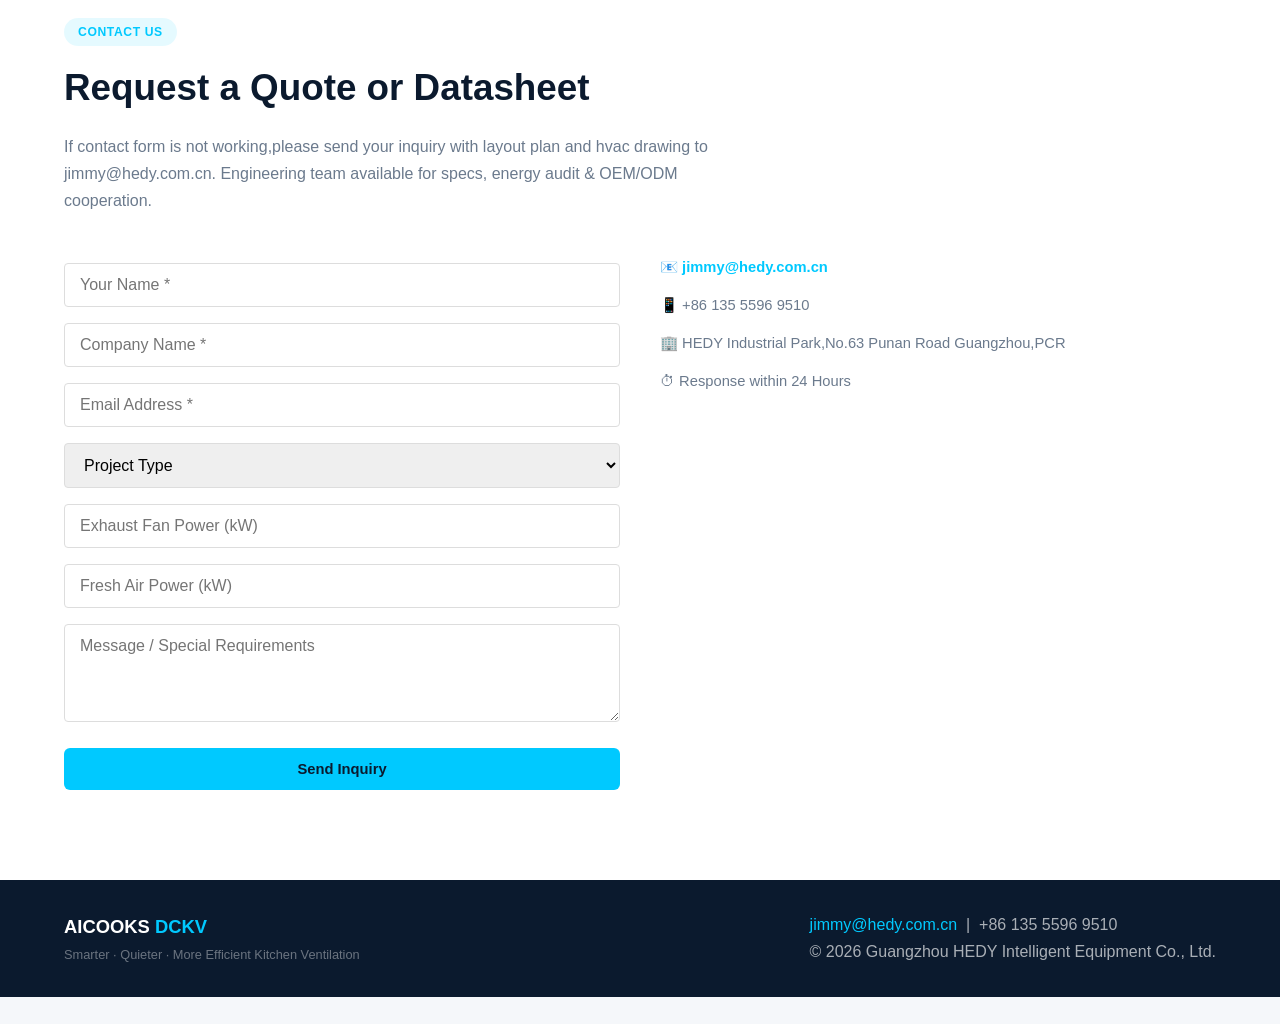
==== commit 3b236c5f: "Refactor googleTranslateElementInit function Removed try-catch block from googleTranslateElementInit" ====
--- a/index.html
+++ b/index.html
@@ -309,18 +309,19 @@
 <!-- 谷歌翻译页面全部渲染完成之后 -->
 <!-- 你原本的翻译初始化脚本，不动 -->
 <script type="text/javascript">
+// 仅定义初始化函数，删除window.onload绑定
 function googleTranslateElementInit() {
-  try {
     new google.translate.TranslateElement({
-      pageLanguage: 'en',
-      includedLanguages: 'zh-CN,ar,en,es,fr,de,ru,pt,it,id,th,vi,ms,tl,lo,km,my',
-      layout: google.translate.TranslateElement.InlineLayout.SIMPLE,
-      autoDisplay: true,
-      showBanner: false // 记得加上这个参数，源头关闭横幅
+        pageLanguage: 'en',
+        // 原有语种 + 东南亚语种：id,th,vi,ms,tl,lo,km,my
+        includedLanguages: 'zh-CN,ar,en,es,fr,de,ru,pt,it,id,th,vi,ms,tl,lo,km,my',
+        layout: google.translate.TranslateElement.InlineLayout.SIMPLE,
+        autoDisplay: true
     }, 'google_translate_element');
-  } catch (err)
-    setTimeout(googleTranslateElementInit, 800);
-  }
 }
 </script>
+<!-- 引入谷歌核心JS，携带cb回调，加载完成自动执行函数 -->
 <script src="https://translate.google.com/translate_a/element.js?cb=googleTranslateElementInit"></script>
+
+<!-- 翻译控件容器 -->
+<div id="google_translate_element"></div>
--- a/styles.css
+++ b/styles.css
@@ -189,7 +189,7 @@
 }
 
 /* 清除所有内层残留白底 */
-.goog-te-gadget-simple span {
+ /*.goog-te-gadget-simple span {
   background: transparent !important;
 }
 
@@ -197,7 +197,7 @@
 .goog-te-menu-frame {
   z-index: 99999 !important;
 }
-200 /* 谷歌翻译手机端适配修复 */
+ 200 /* 谷歌翻译手机端适配修复 */
 201 .goog-logo-link {display: none !important;}
 202 .goog-te-gadget .goog-te-combo {padding: 6px 8px;min-width: 140px;}
 203 body {top: 0 !important;}
@@ -212,4 +212,4 @@
 212   top: 0px !important;
 213   padding-top: 0 !important;
 214   margin-top: 0 !important;
-215 }
+215 }*/
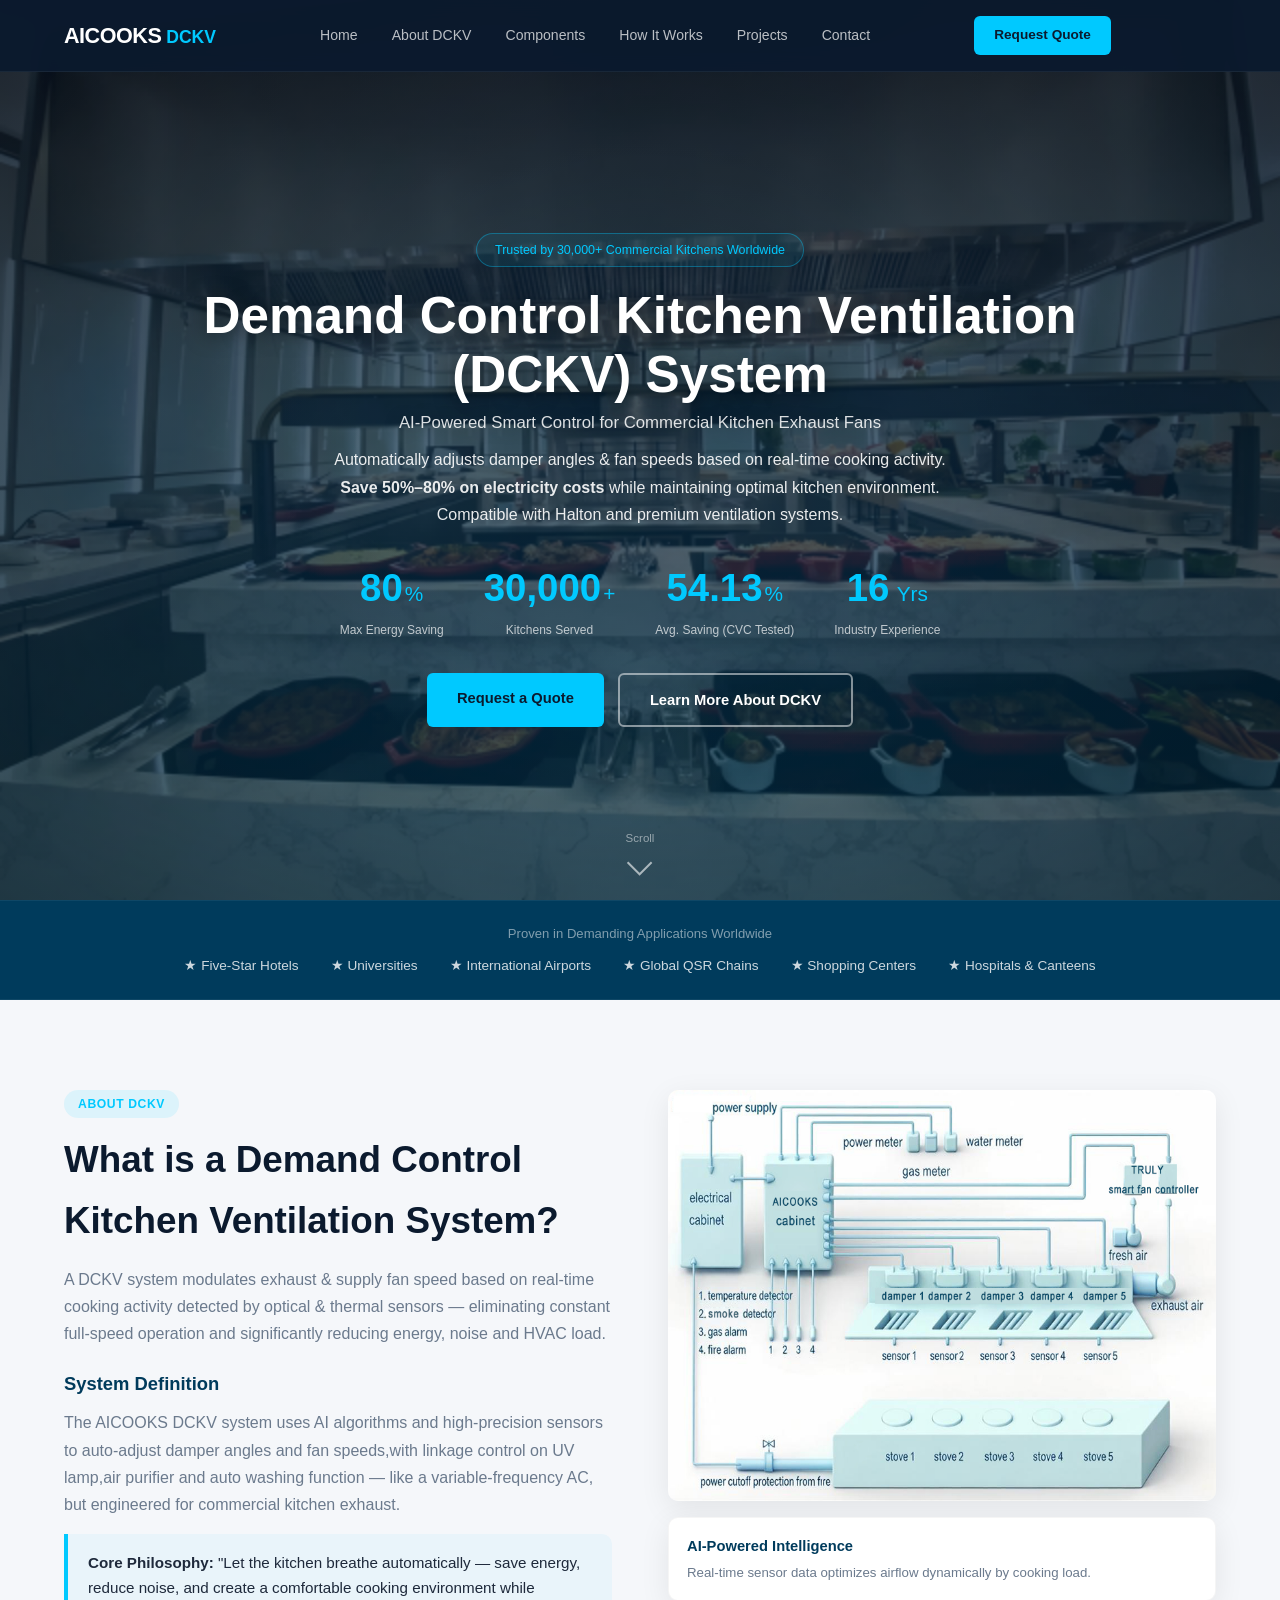
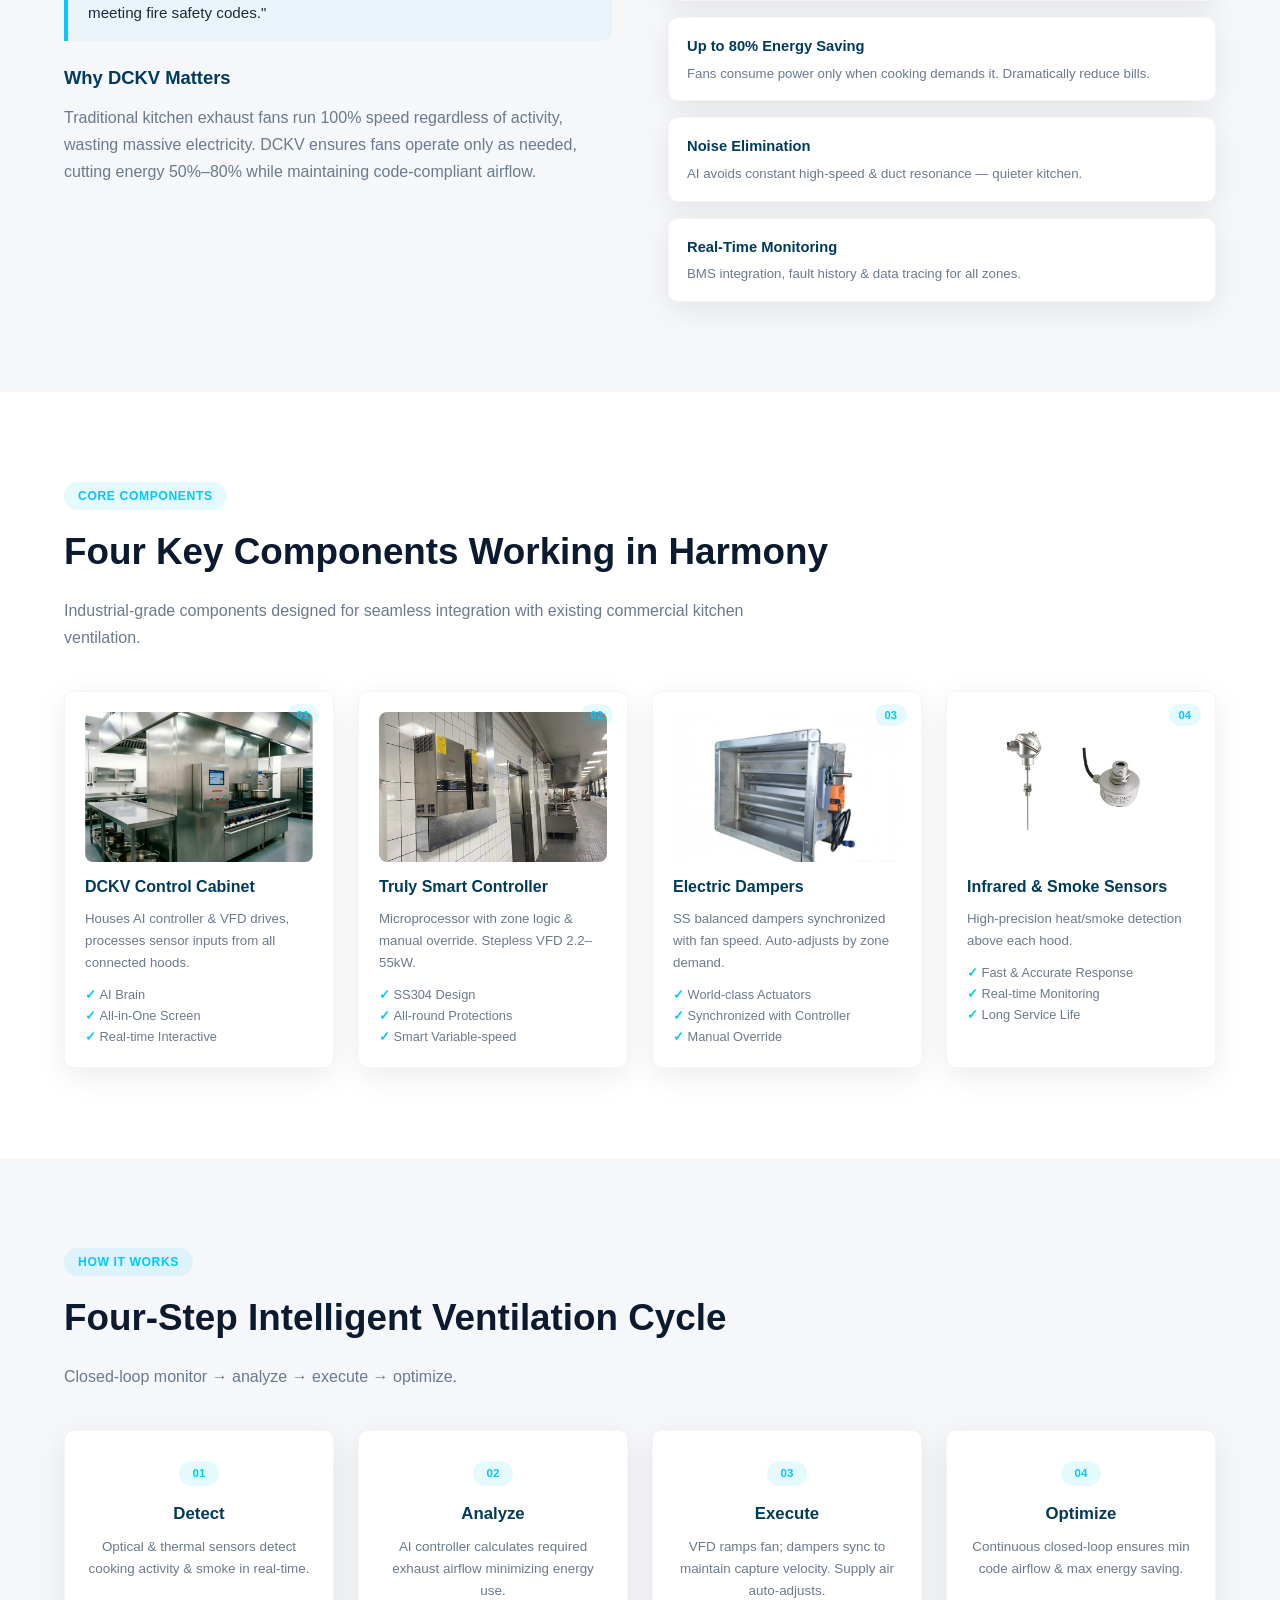
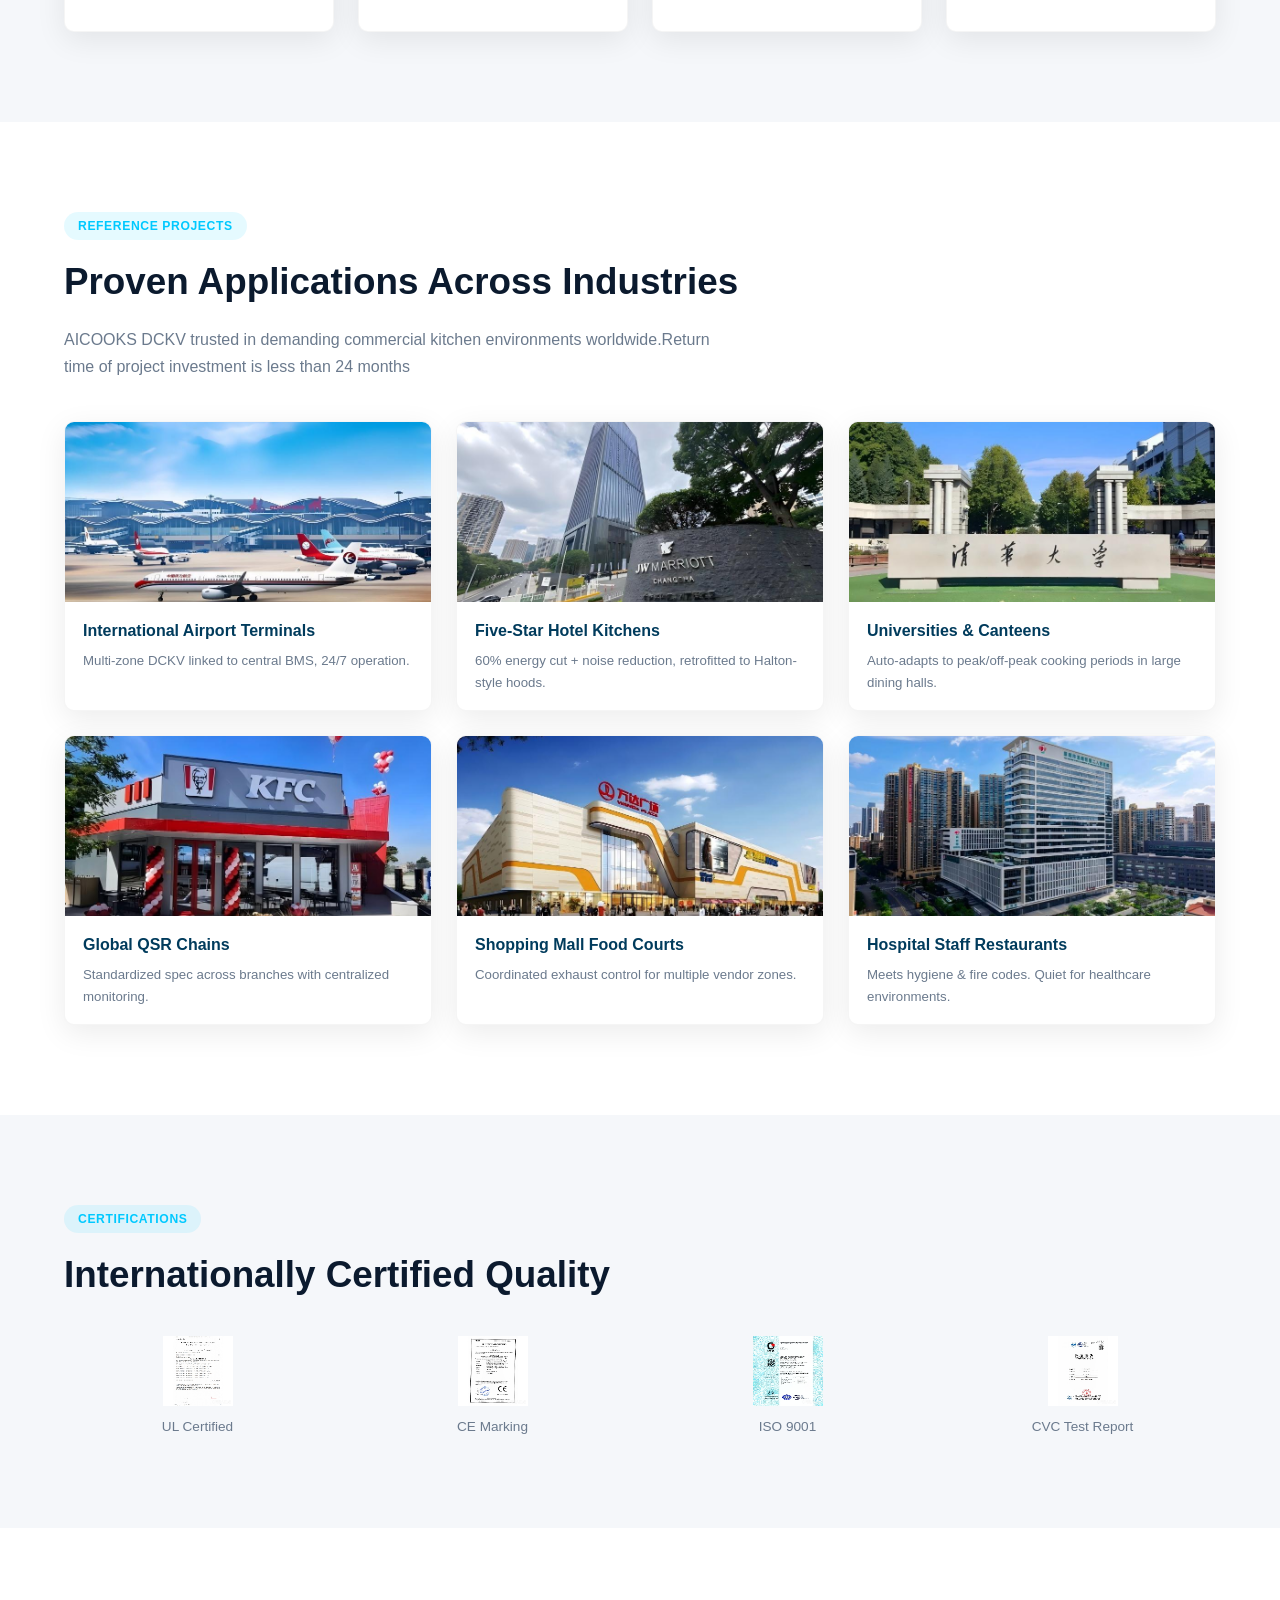
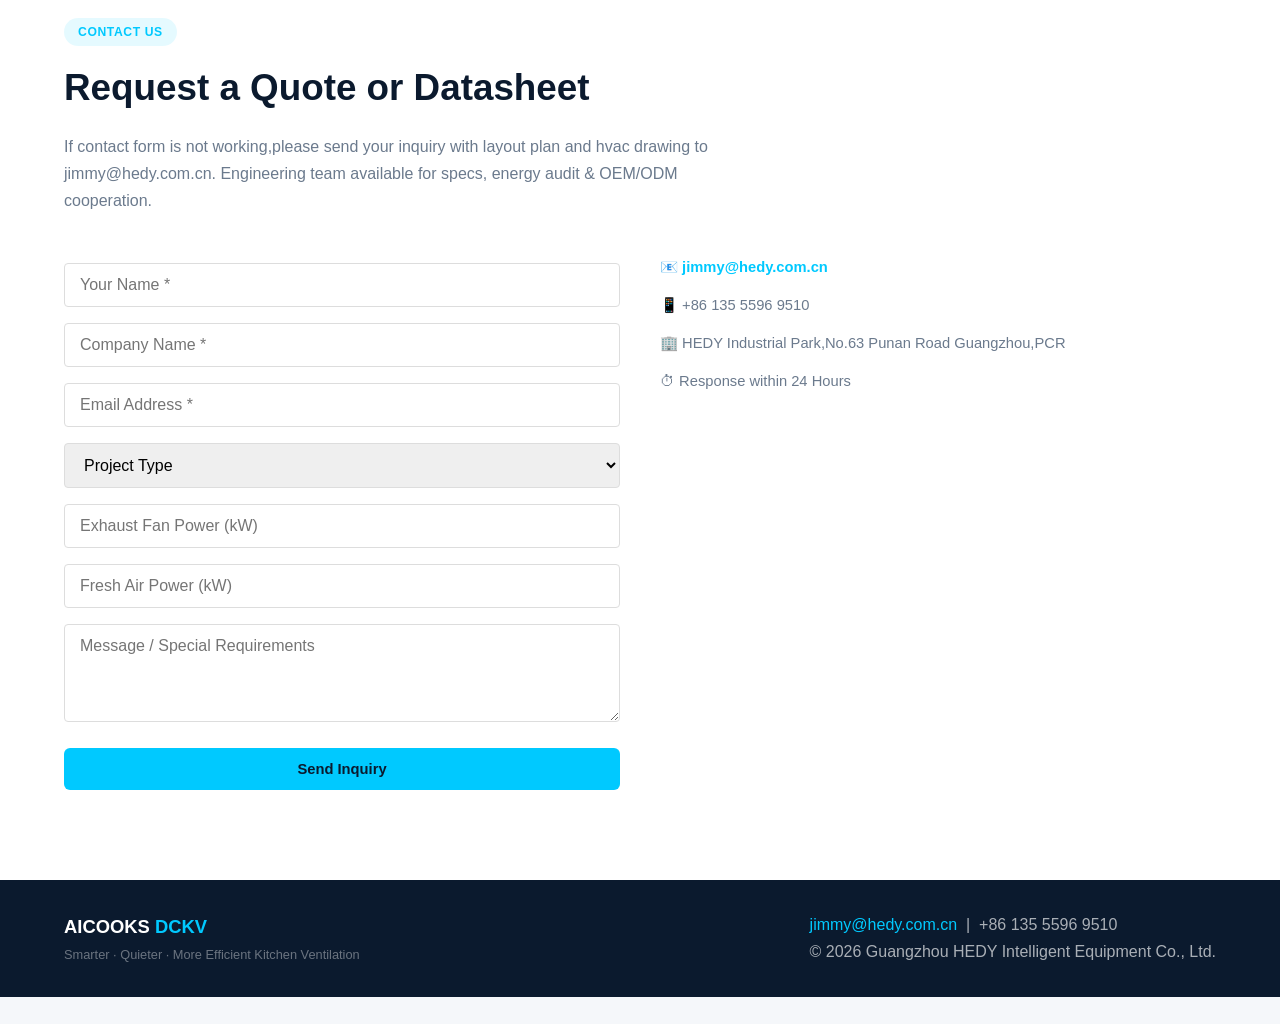
==== commit 59d2db17: "Enhance DCKV system description with linkage control Updated description of the AICOOKS DCKV system " ====
--- a/index.html
+++ b/index.html
@@ -90,7 +90,7 @@
         A DCKV system modulates exhaust & supply fan speed based on real-time cooking activity detected by optical & thermal sensors — eliminating constant full-speed operation and significantly reducing energy, noise and HVAC load.
       </p>
       <h3>System Definition</h3>
-      <p>The AICOOKS DCKV system uses AI algorithms and high-precision sensors to auto-adjust damper angles and fan speeds — like a variable-frequency AC, but engineered for commercial kitchen exhaust.</p>
+      <p>The AICOOKS DCKV system uses AI algorithms and high-precision sensors to auto-adjust damper angles and fan speeds,with linkage control on UV lamp,air purifier and auto washing function — like a variable-frequency AC, but engineered for commercial kitchen exhaust.</p>
       <div class="highlight-box">
         <strong>Core Philosophy:</strong> "Let the kitchen breathe automatically — save energy, reduce noise, and create a comfortable cooking environment while meeting fire safety codes."
       </div>
@@ -314,7 +314,7 @@
     new google.translate.TranslateElement({
         pageLanguage: 'en',
         // 原有语种 + 东南亚语种：id,th,vi,ms,tl,lo,km,my
-        includedLanguages: 'zh-CN,ar,en,es,fr,de,ru,pt,it,id,th,vi,ms,tl,lo,km,my',
+        includedLanguages: 'zh-CN,zh-TW,ar,en,es,fr,de,ru,pt,it,id,th,vi,ms,tl,lo,km,my,nl,sv,da,pl,hu,ro,bg,el,hr,sk,sl,lv,et,ga,mt,is,sr,hi,ta',
         layout: google.translate.TranslateElement.InlineLayout.SIMPLE,
         autoDisplay: true
     }, 'google_translate_element');
--- a/styles.css
+++ b/styles.css
@@ -189,27 +189,27 @@
 }
 
 /* 清除所有内层残留白底 */
- /*.goog-te-gadget-simple span {
+.goog-te-gadget-simple span {
   background: transparent !important;
 }
 
 /* 下拉弹窗层级置顶，不遮挡页面 */
 .goog-te-menu-frame {
+  z-index: 999999 !important;
+}
+/* 顶部谷歌翻译横幅半透明悬浮，不挤压页面、不完全遮挡Header */
+iframe.goog-te-banner-frame[style] {
+  position: fixed !important;
+  top: 0 !important;
+  left: 0 !important;
+  width: 100% !important;
+  opacity: 0.7;
+  background: rgba(255, 255, 255, 0.6) !important;
   z-index: 99999 !important;
 }
- 200 /* 谷歌翻译手机端适配修复 */
-201 .goog-logo-link {display: none !important;}
-202 .goog-te-gadget .goog-te-combo {padding: 6px 8px;min-width: 140px;}
-203 body {top: 0 !important;}
-204 /* 终极屏蔽谷歌顶部翻译横幅，覆盖JS内联样式 */
-205 iframe.goog-te-banner-frame[style] {
-206   display: none !important;
-207   visibility: hidden !important;
-208   height: 0 !important;
-209   overflow: hidden !important;
-210 }
-211 body[style] {
-212   top: 0px !important;
-213   padding-top: 0 !important;
-214   margin-top: 0 !important;
-215 }*/
+/* 阻止页面整体被向下顶开，header不会下移 */
+body[style] {
+  top: 0px !important;
+  padding-top: 0 !important;
+  margin-top: 0 !important;
+}
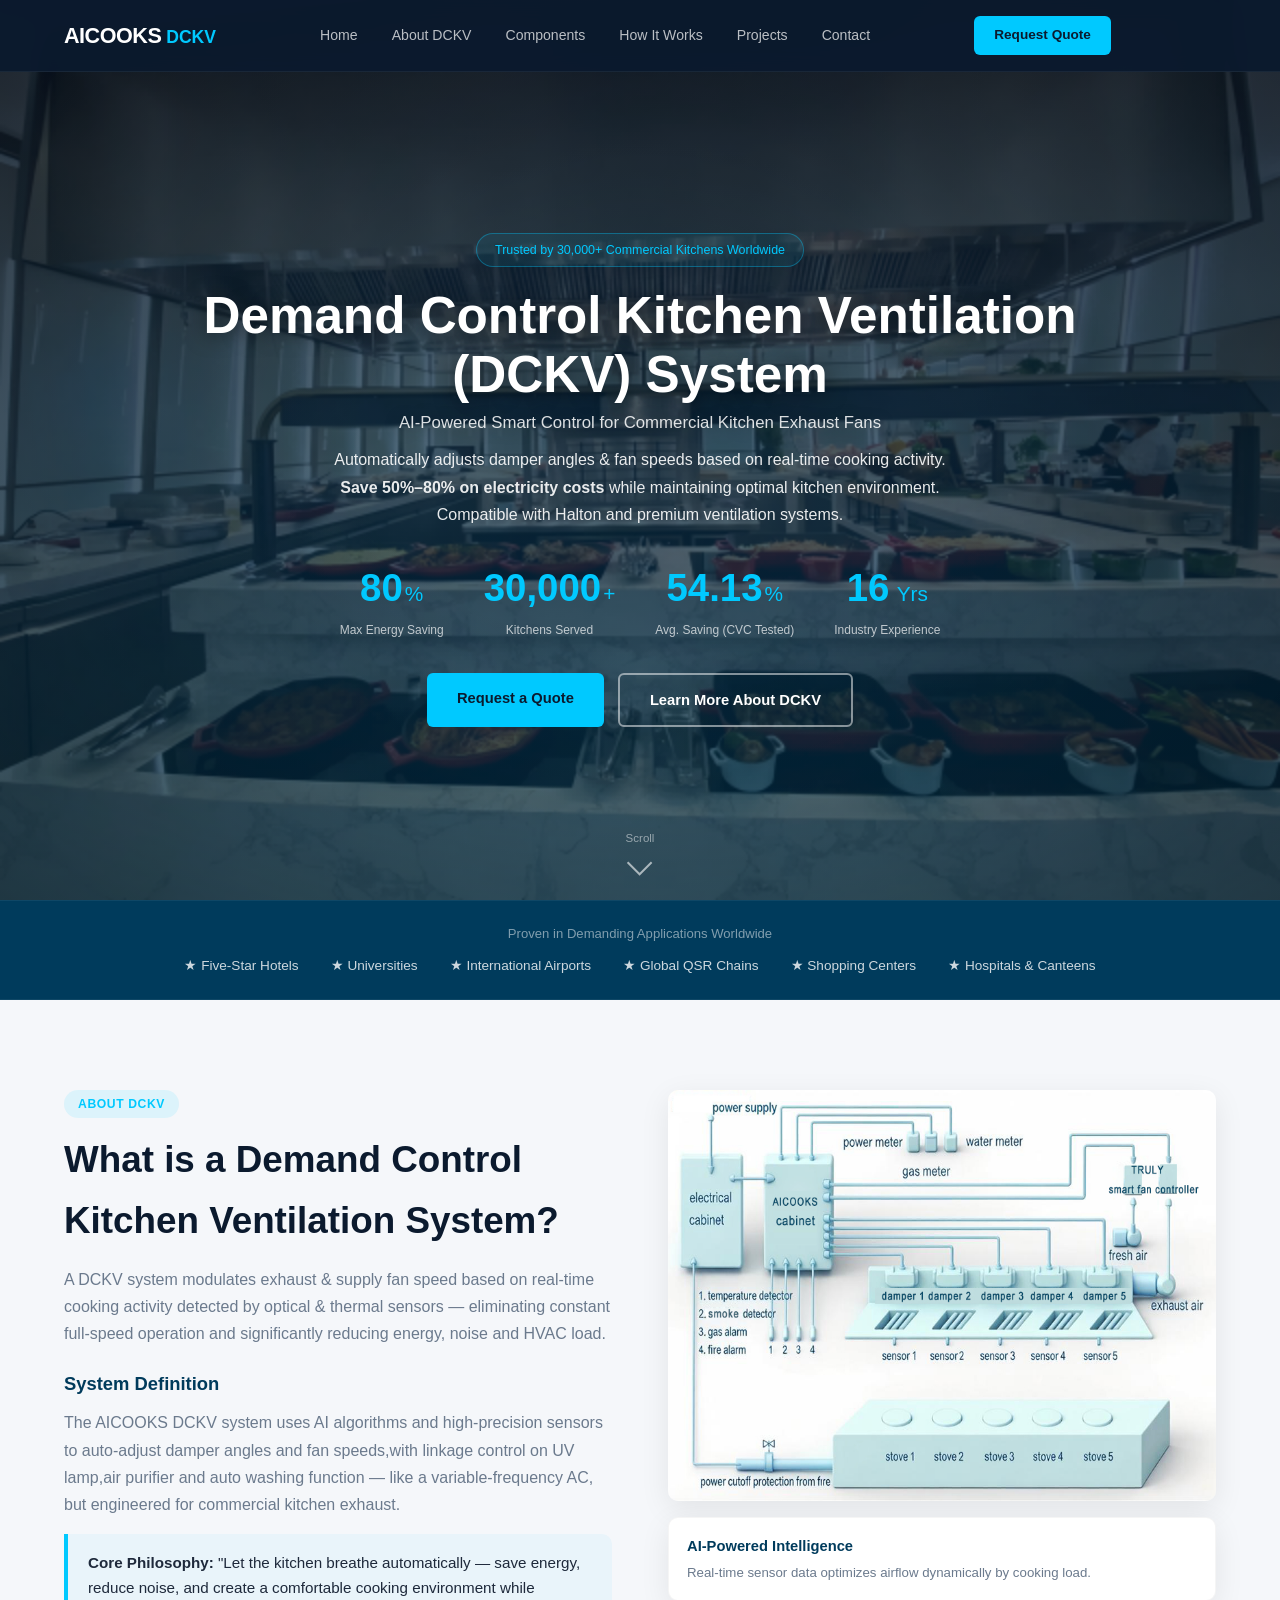
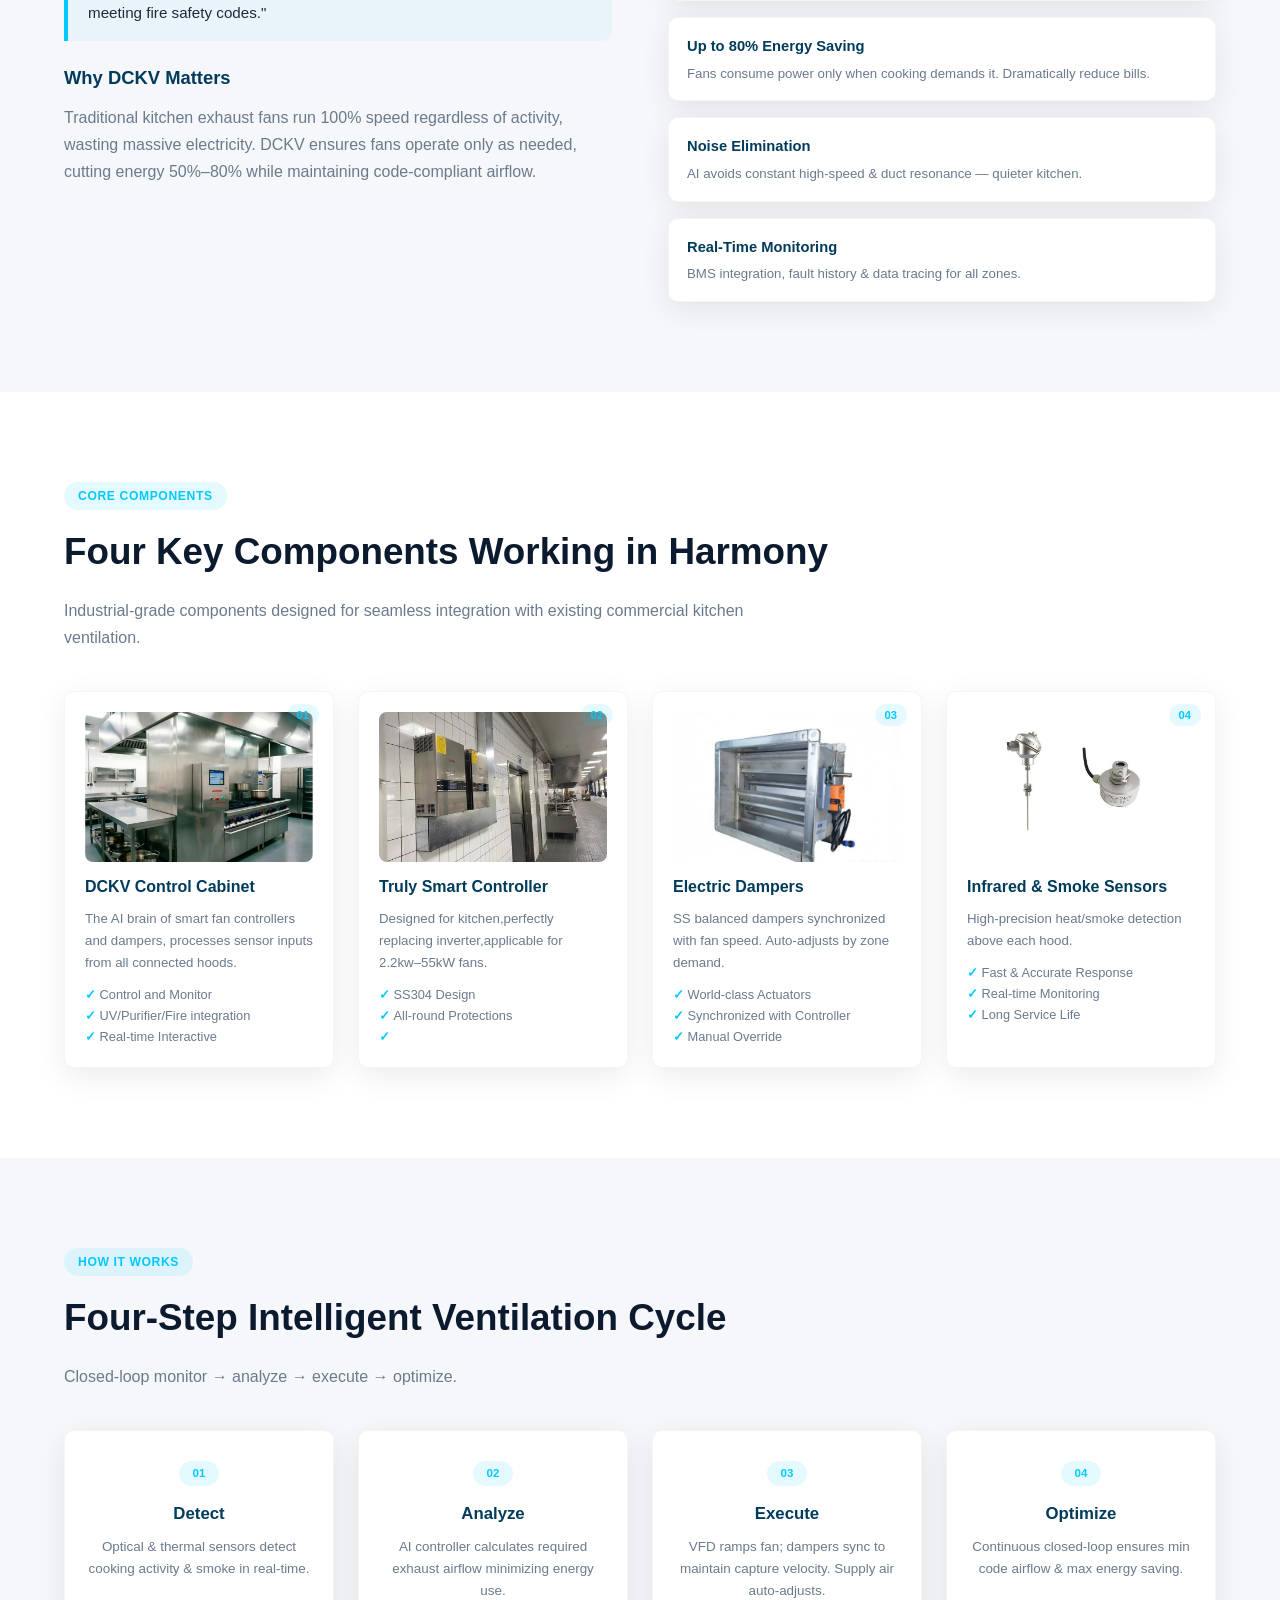
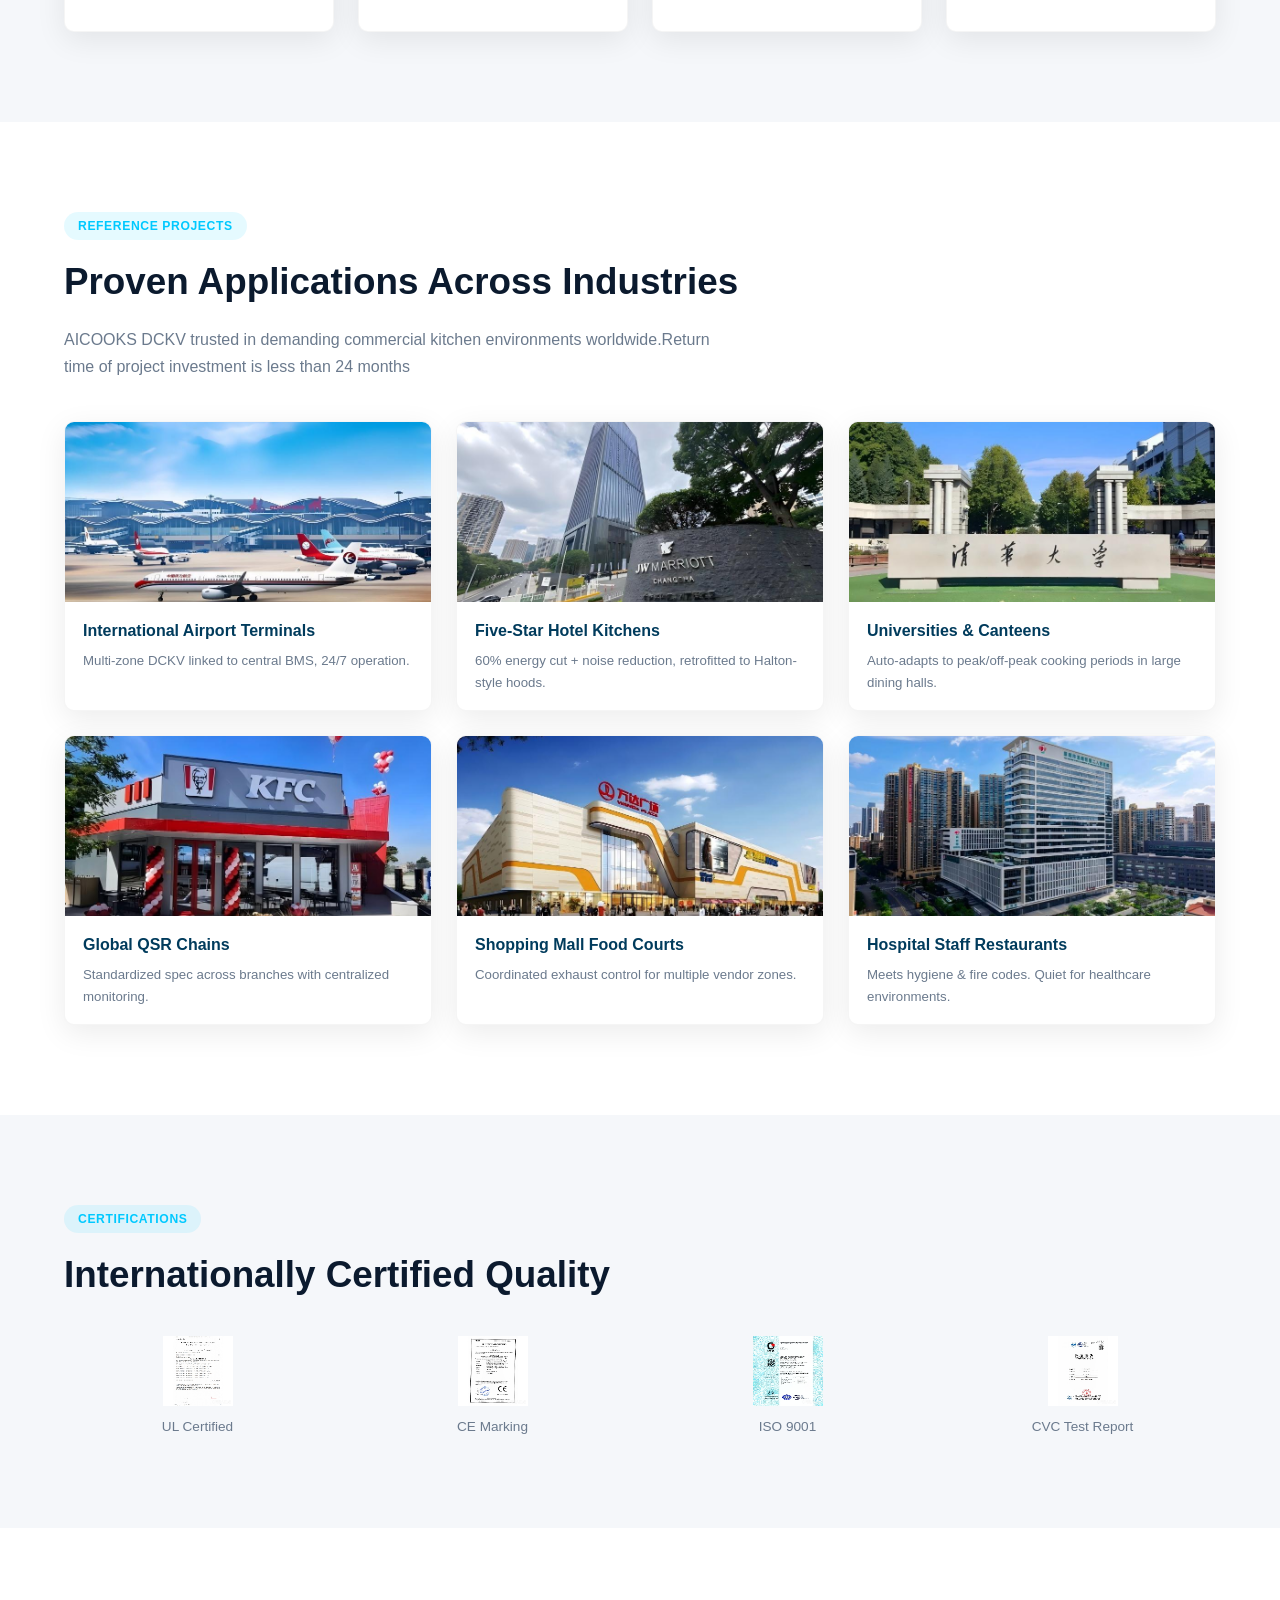
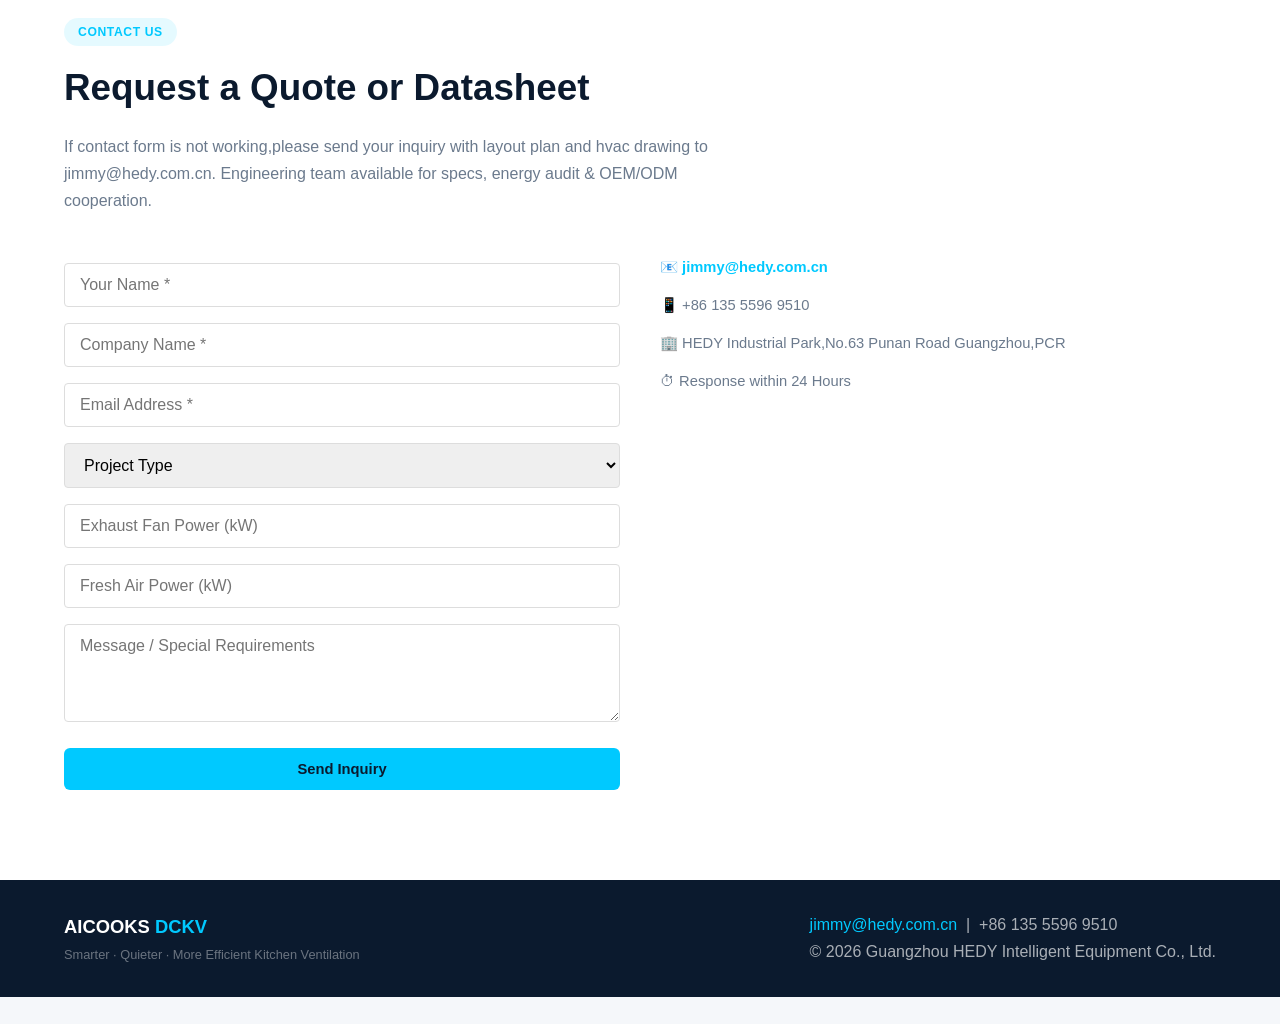
==== commit 242a9fc0: "Revise descriptions for control cabinet and controller Updated product descriptions and features for" ====
--- a/index.html
+++ b/index.html
@@ -118,15 +118,15 @@
         <span class="comp-no">01</span>
         <img src="images/aicooks cabinet.jpg" alt="DCKV Control Cabinet with VFD drives" class="comp-img">
         <h3>DCKV Control Cabinet</h3>
-        <p>Houses AI controller & VFD drives, processes sensor inputs from all connected hoods.</p>
-        <ul><li>AI Brain</li><li>All-in-One Screen</li><li>Real-time Interactive</li></ul>
+        <p>The AI brain of smart fan controllers and dampers, processes sensor inputs from all connected hoods.</p>
+        <ul><li>Control and Monitor</li><li>UV/Purifier/Fire integration</li><li>Real-time Interactive</li></ul>
       </div>
       <div class="comp-card fade">
         <span class="comp-no">02</span>
         <img src="images/controller.jpg" alt="Truly Smart Controller" class="comp-img">
         <h3>Truly Smart Controller</h3>
-        <p>Microprocessor with zone logic & manual override. Stepless VFD 2.2–55kW.</p>
-        <ul><li>SS304 Design</li><li>All-round Protections</li><li>Smart Variable-speed</li></ul>
+        <p>Designed for kitchen,perfectly replacing inverter,applicable for 2.2kw–55kW fans.</p>
+        <ul><li>SS304 Design</li><li>All-round Protections</li><li></li></ul>
       </div>
       <div class="comp-card fade">
         <span class="comp-no">03</span>
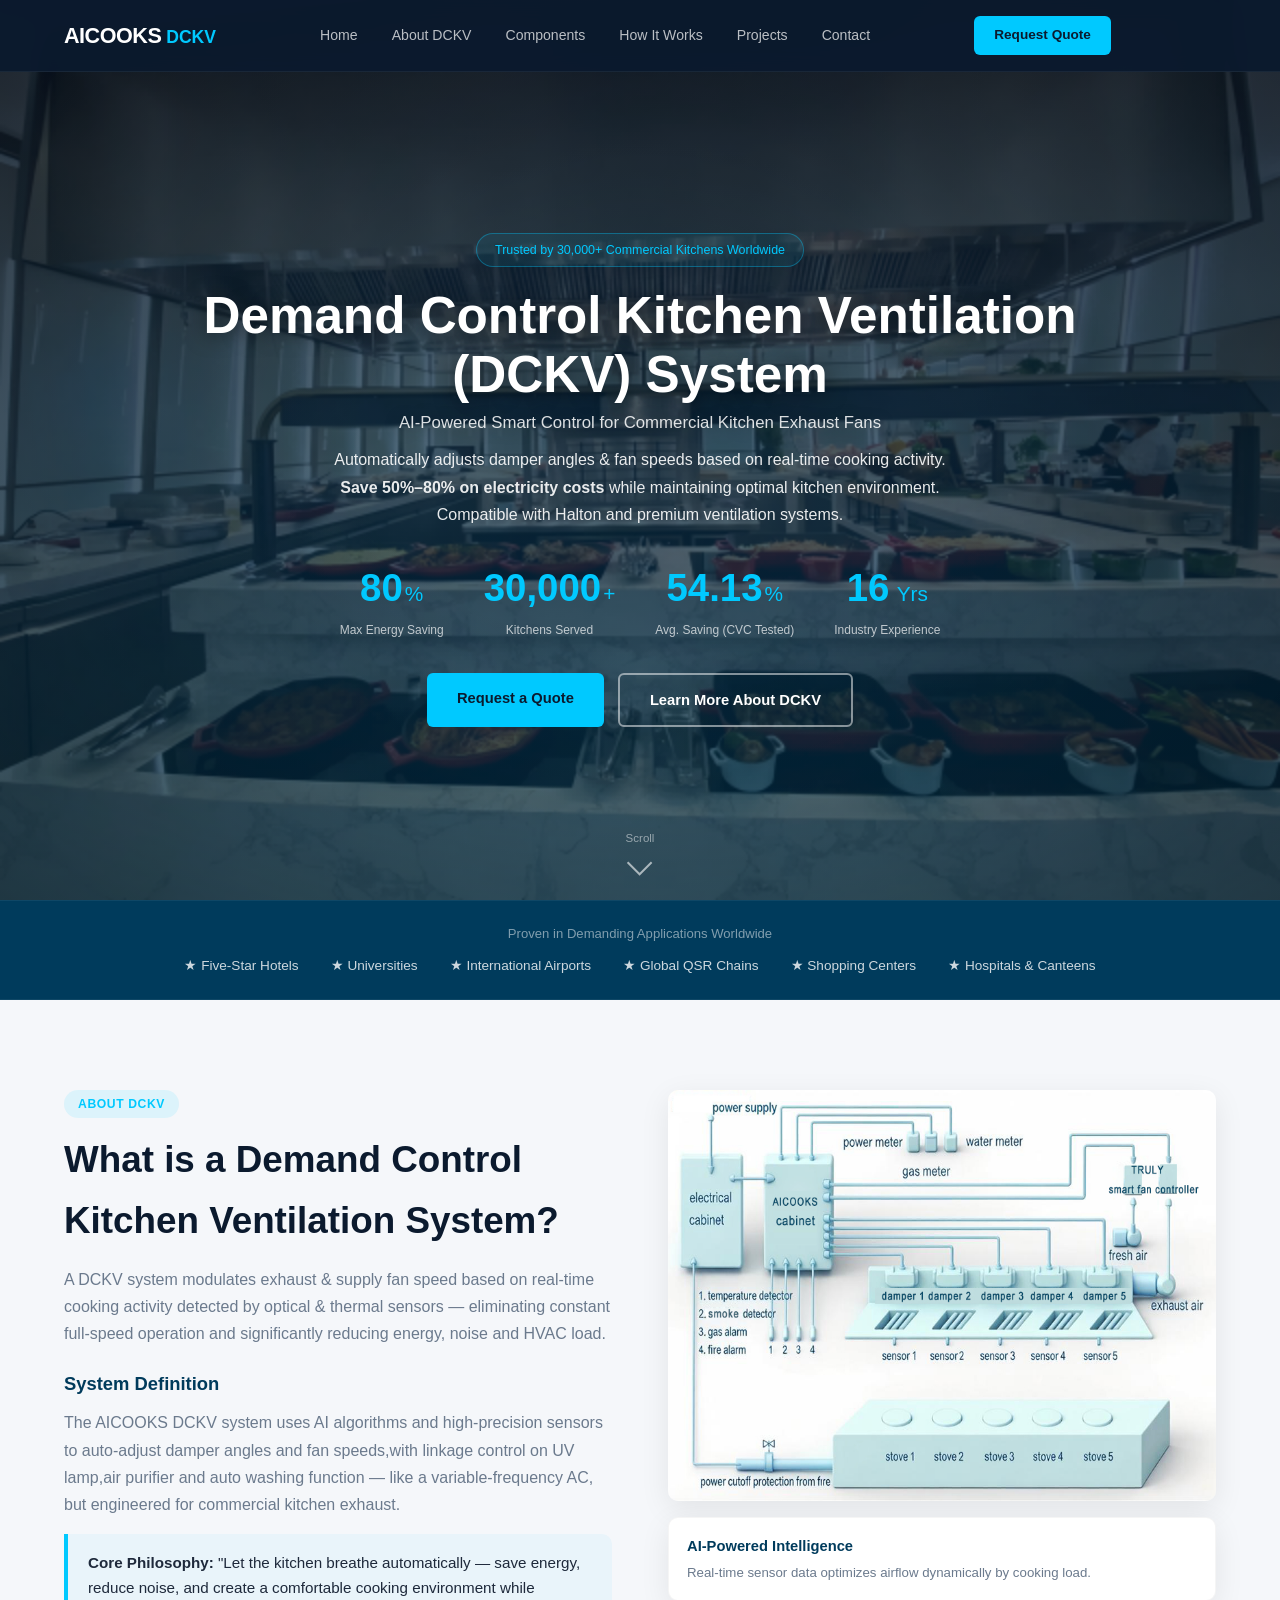
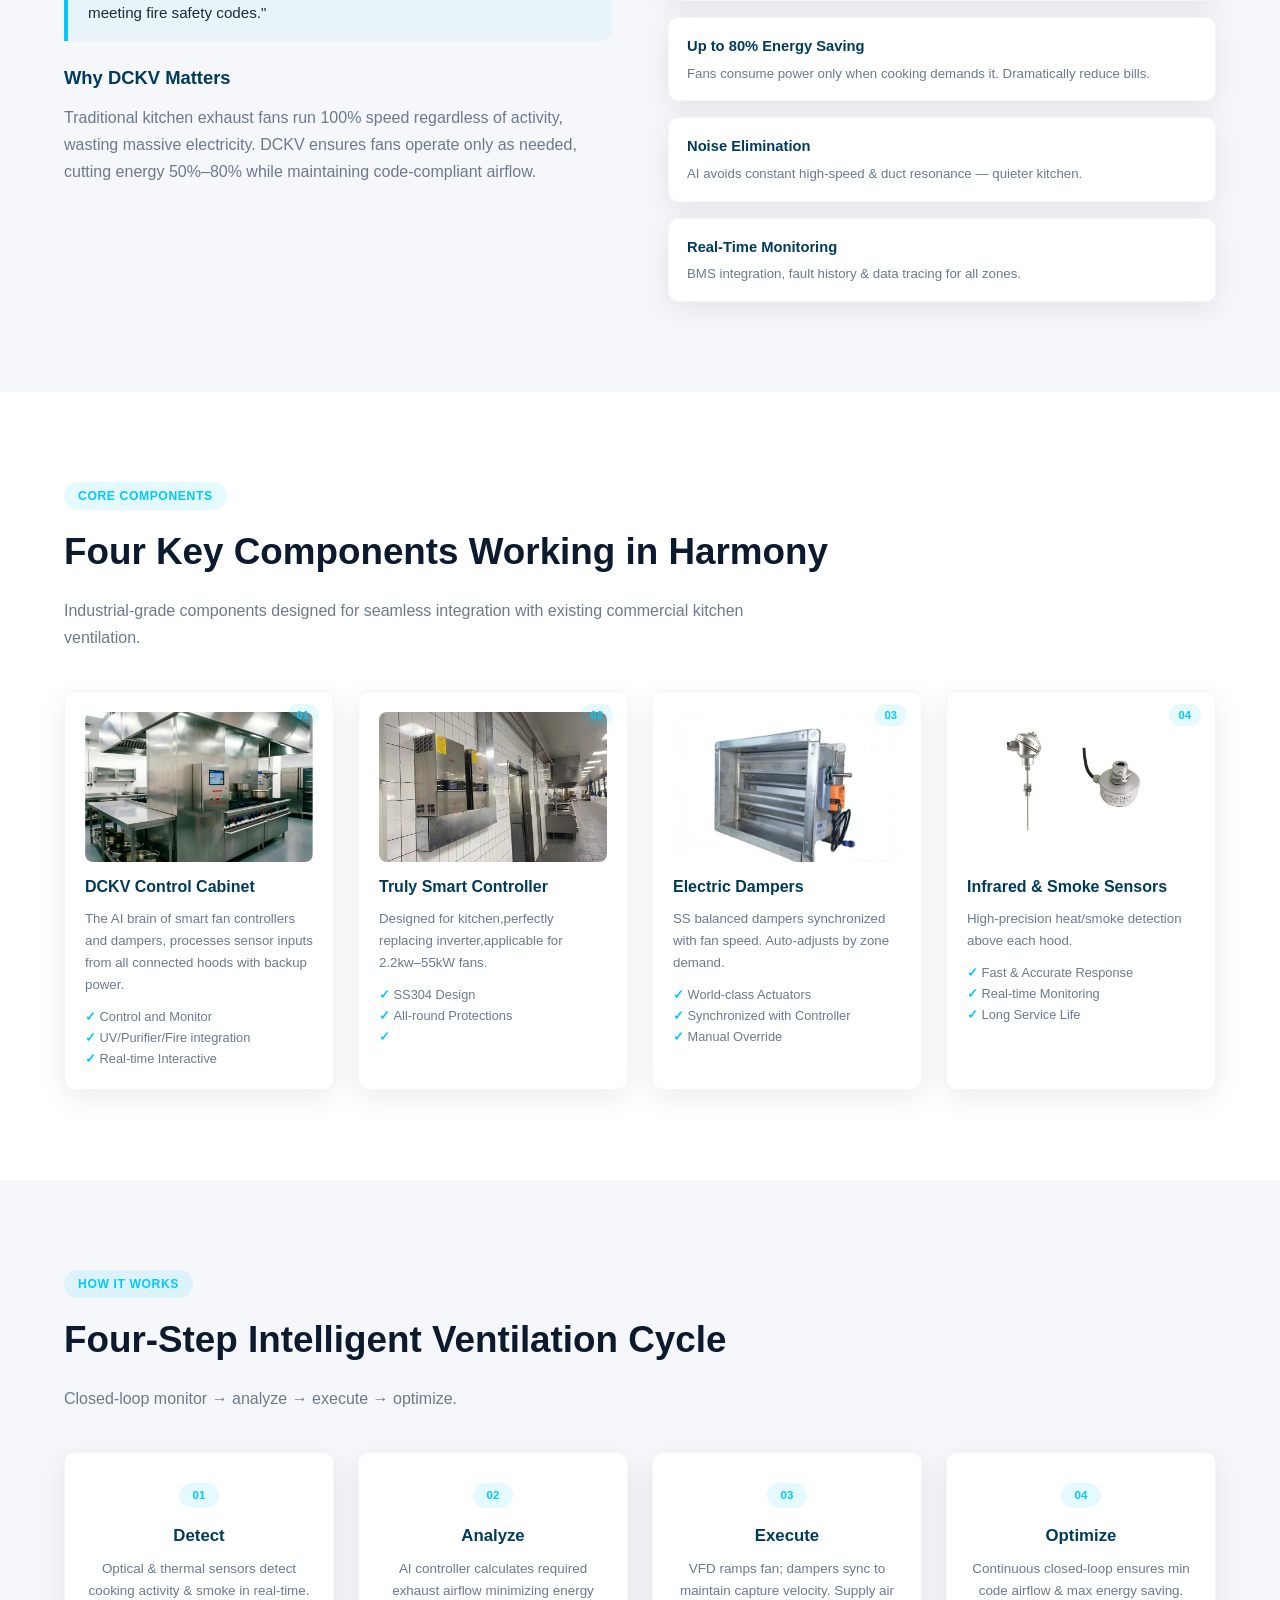
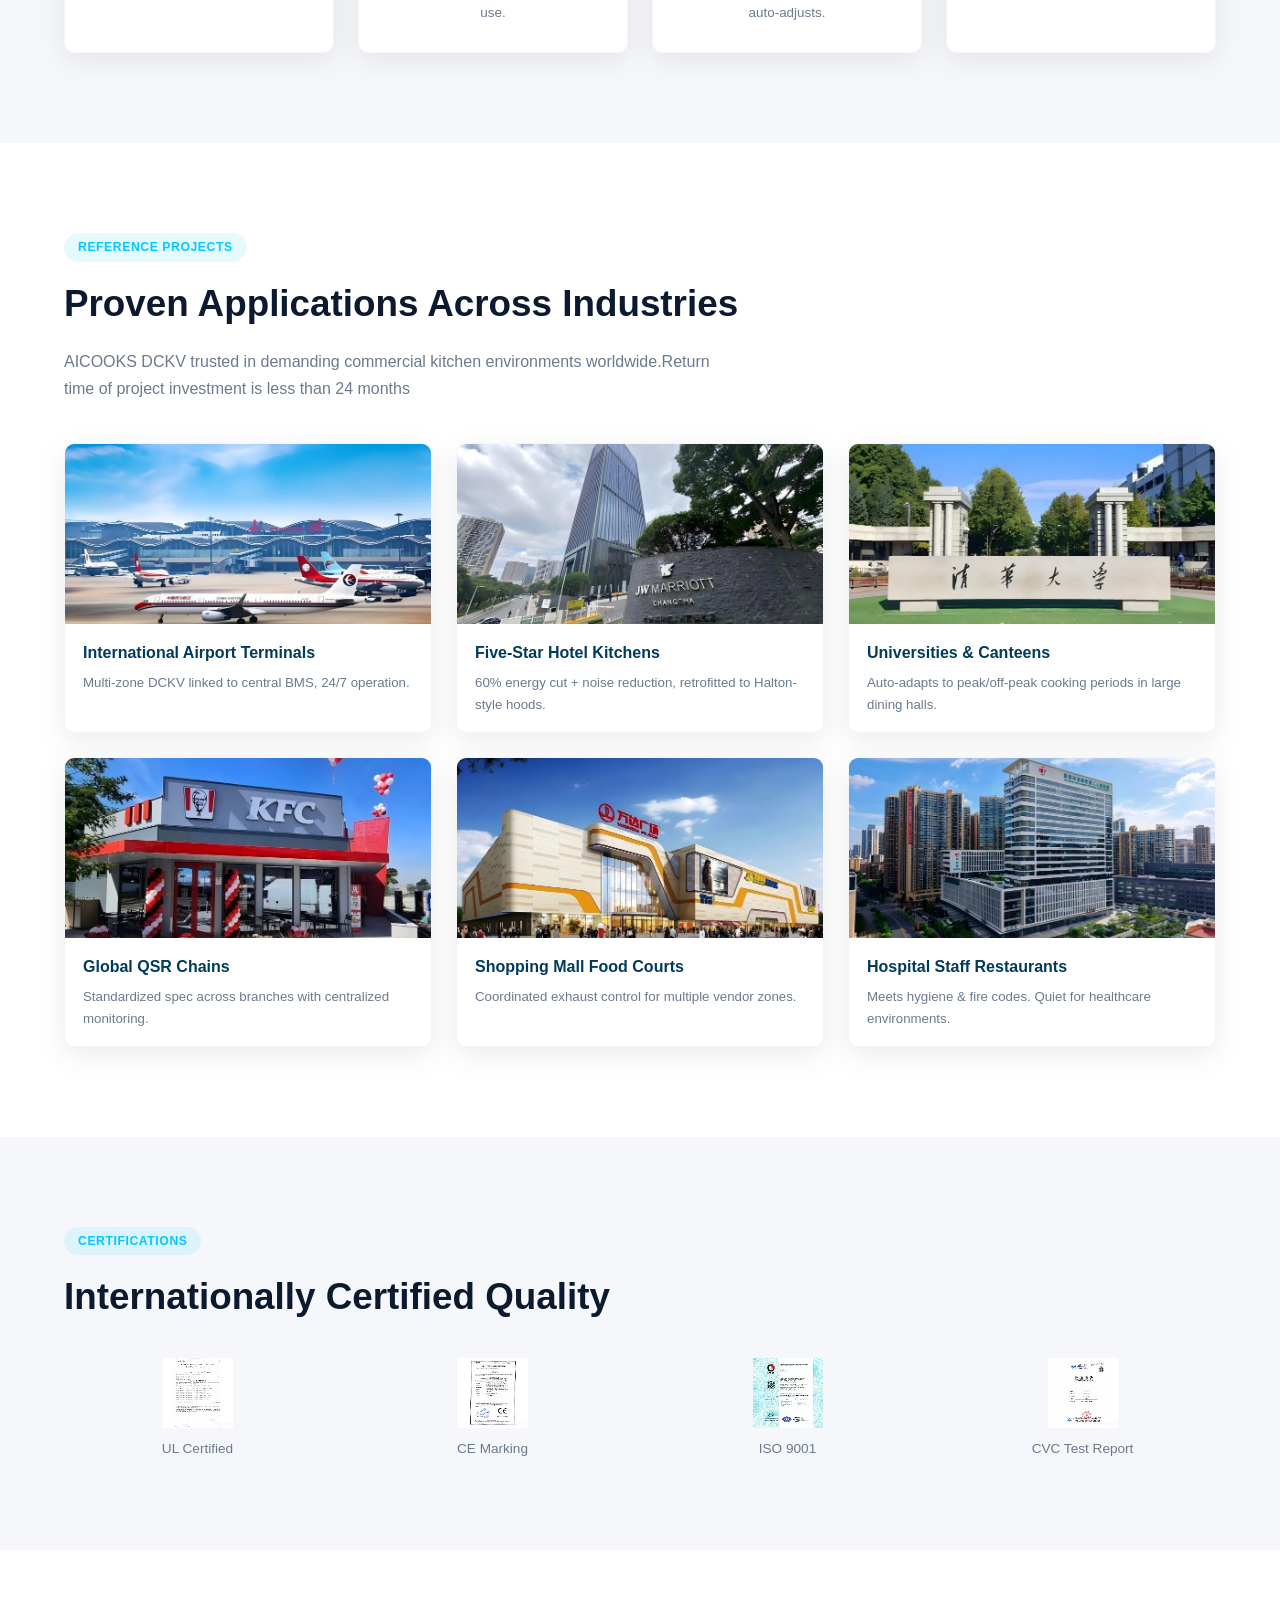
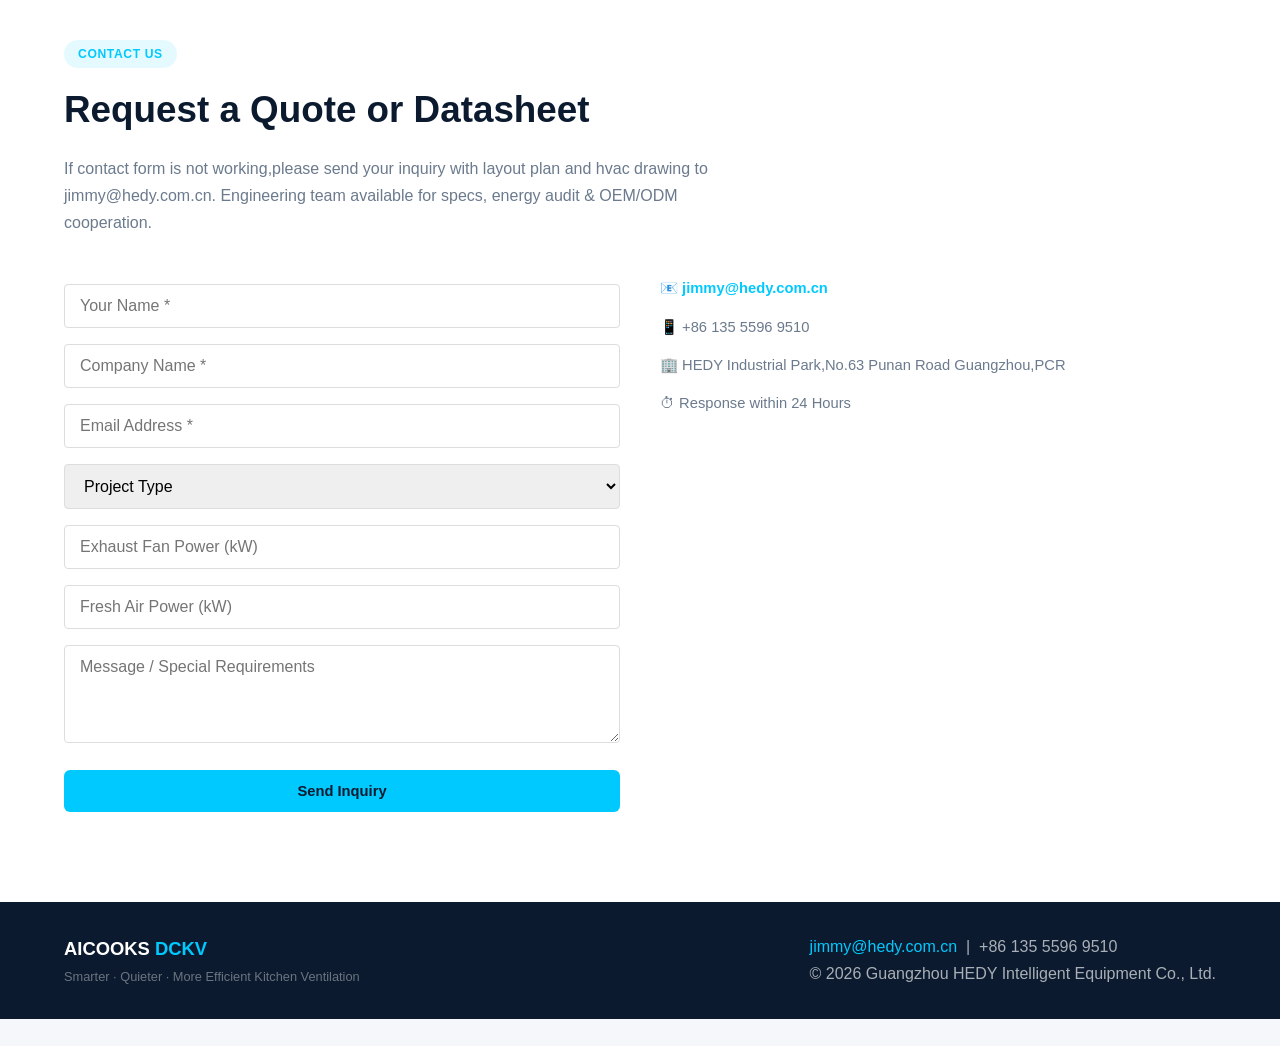
==== commit 2afcb1d2: "Update description for DCKV Control Cabinet Added 'with backup power' to the description of the DCKV" ====
--- a/index.html
+++ b/index.html
@@ -118,7 +118,7 @@
         <span class="comp-no">01</span>
         <img src="images/aicooks cabinet.jpg" alt="DCKV Control Cabinet with VFD drives" class="comp-img">
         <h3>DCKV Control Cabinet</h3>
-        <p>The AI brain of smart fan controllers and dampers, processes sensor inputs from all connected hoods.</p>
+        <p>The AI brain of smart fan controllers and dampers, processes sensor inputs from all connected hoods with backup power.</p>
         <ul><li>Control and Monitor</li><li>UV/Purifier/Fire integration</li><li>Real-time Interactive</li></ul>
       </div>
       <div class="comp-card fade">
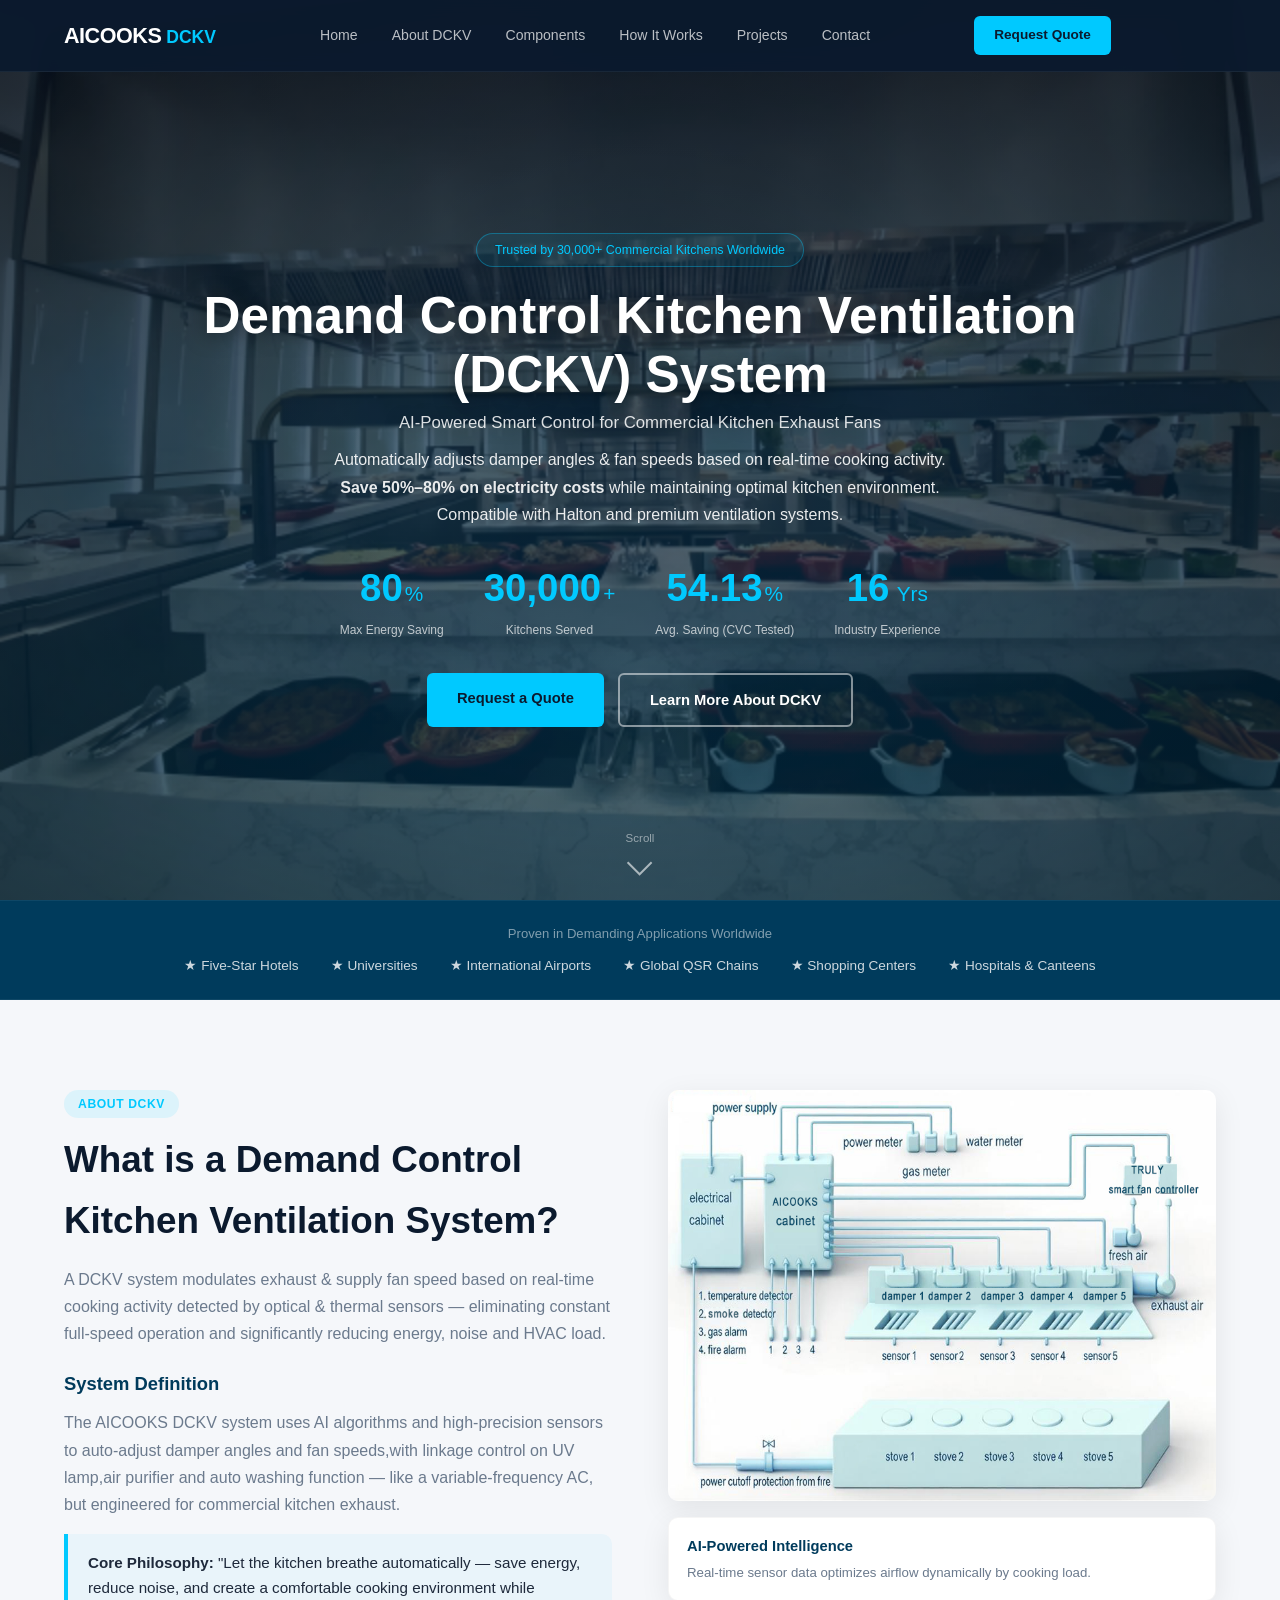
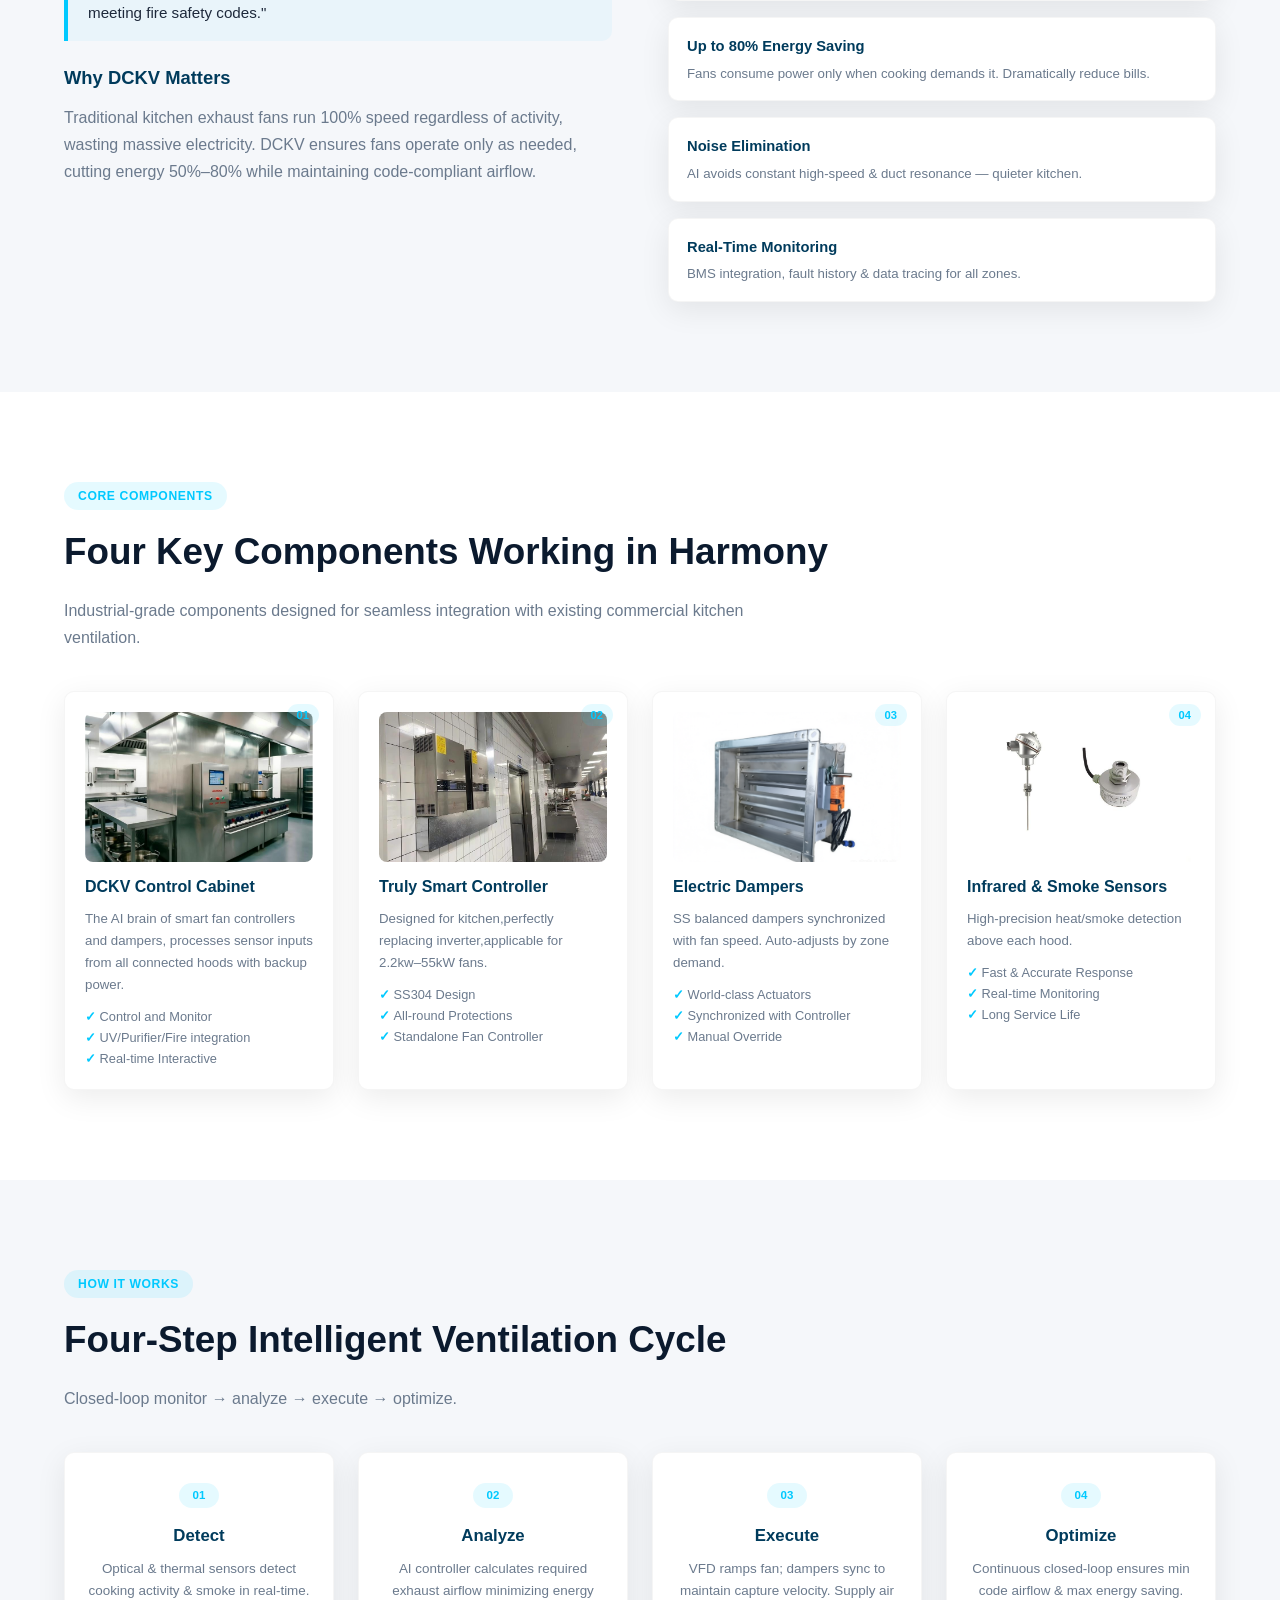
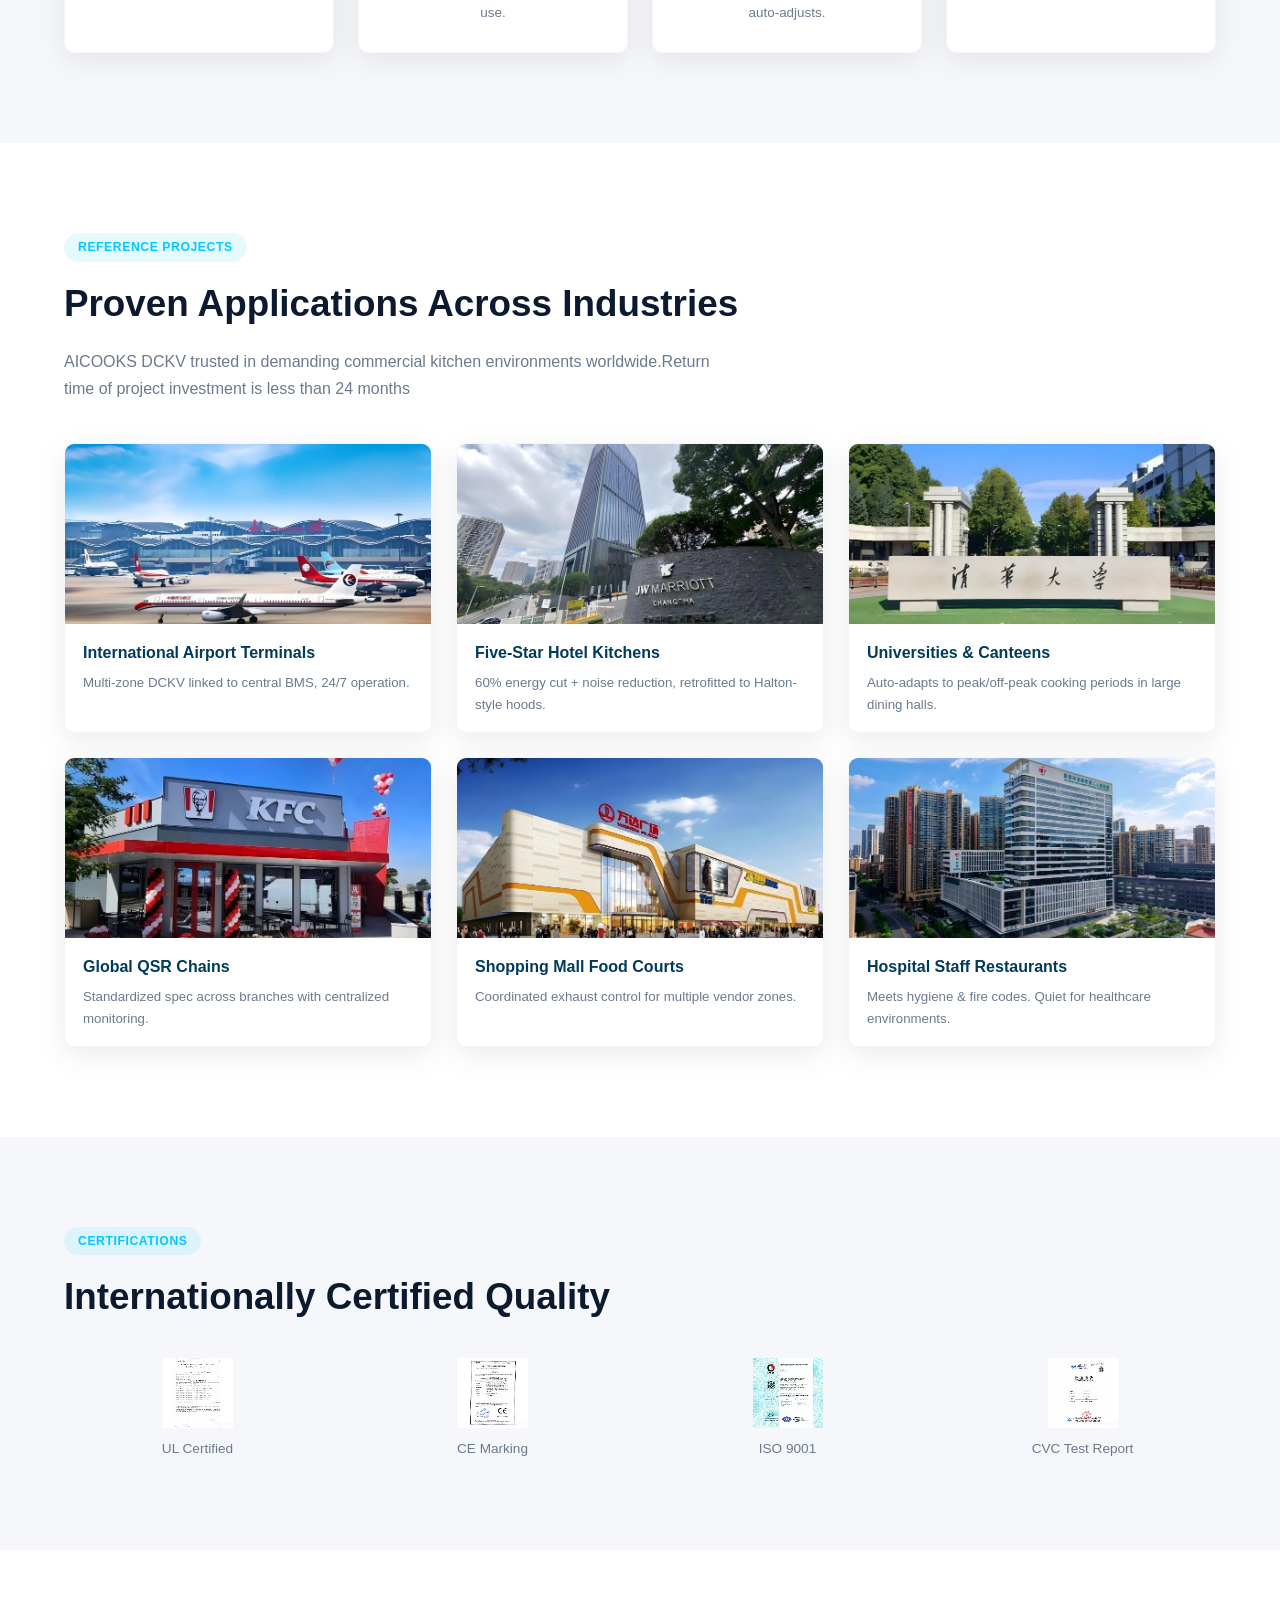
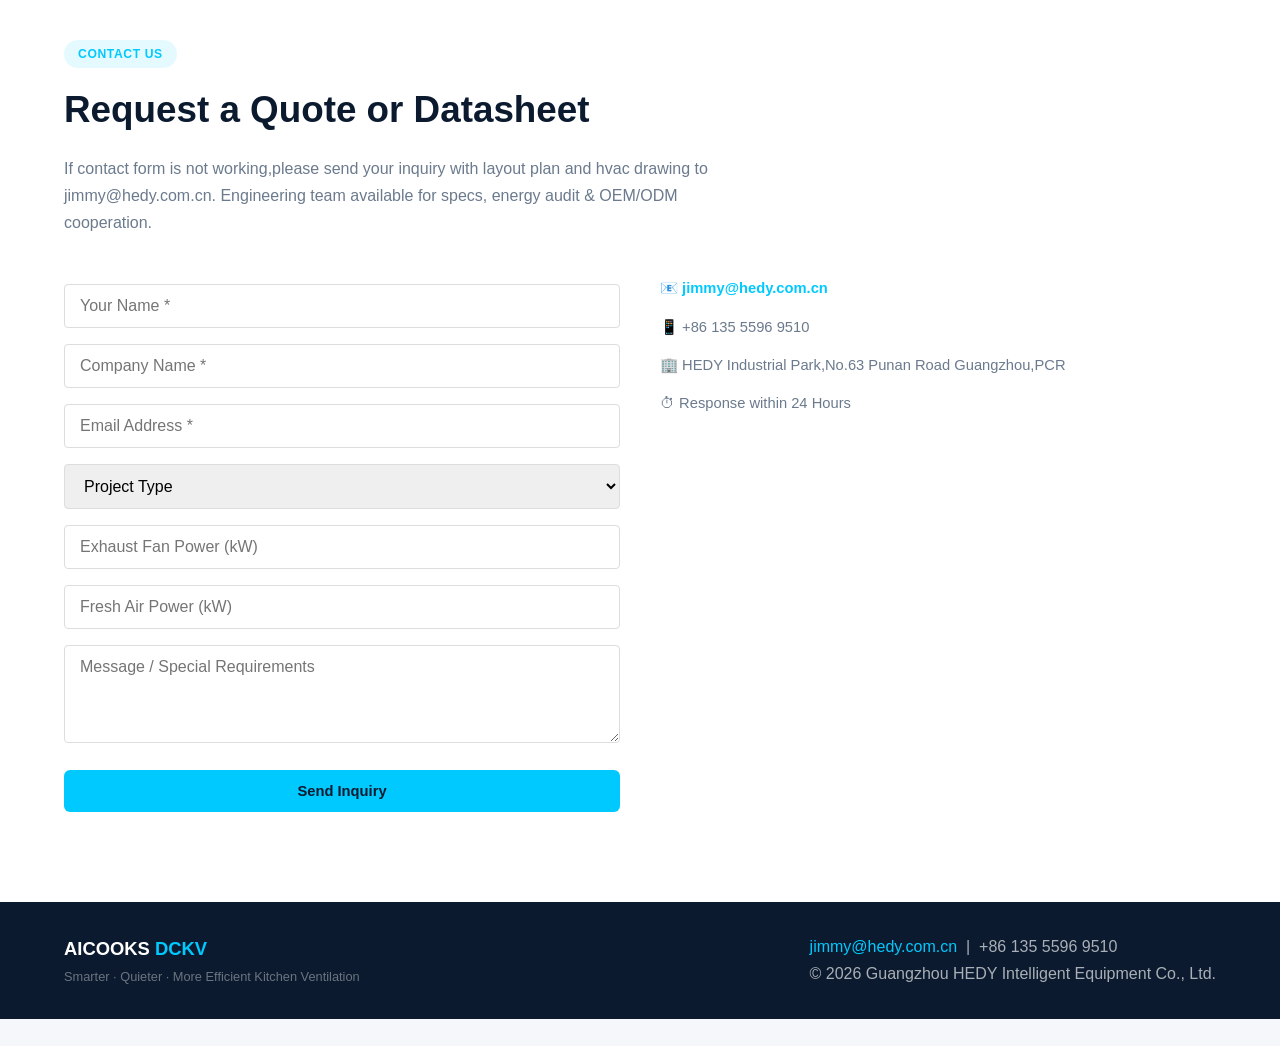
==== commit f2e84ccf: "Add 'Standalone Fan Controller' to product features" ====
--- a/index.html
+++ b/index.html
@@ -126,7 +126,7 @@
         <img src="images/controller.jpg" alt="Truly Smart Controller" class="comp-img">
         <h3>Truly Smart Controller</h3>
         <p>Designed for kitchen,perfectly replacing inverter,applicable for 2.2kw–55kW fans.</p>
-        <ul><li>SS304 Design</li><li>All-round Protections</li><li></li></ul>
+        <ul><li>SS304 Design</li><li>All-round Protections</li><li>Standalone Fan Controller</li></ul>
       </div>
       <div class="comp-card fade">
         <span class="comp-no">03</span>
